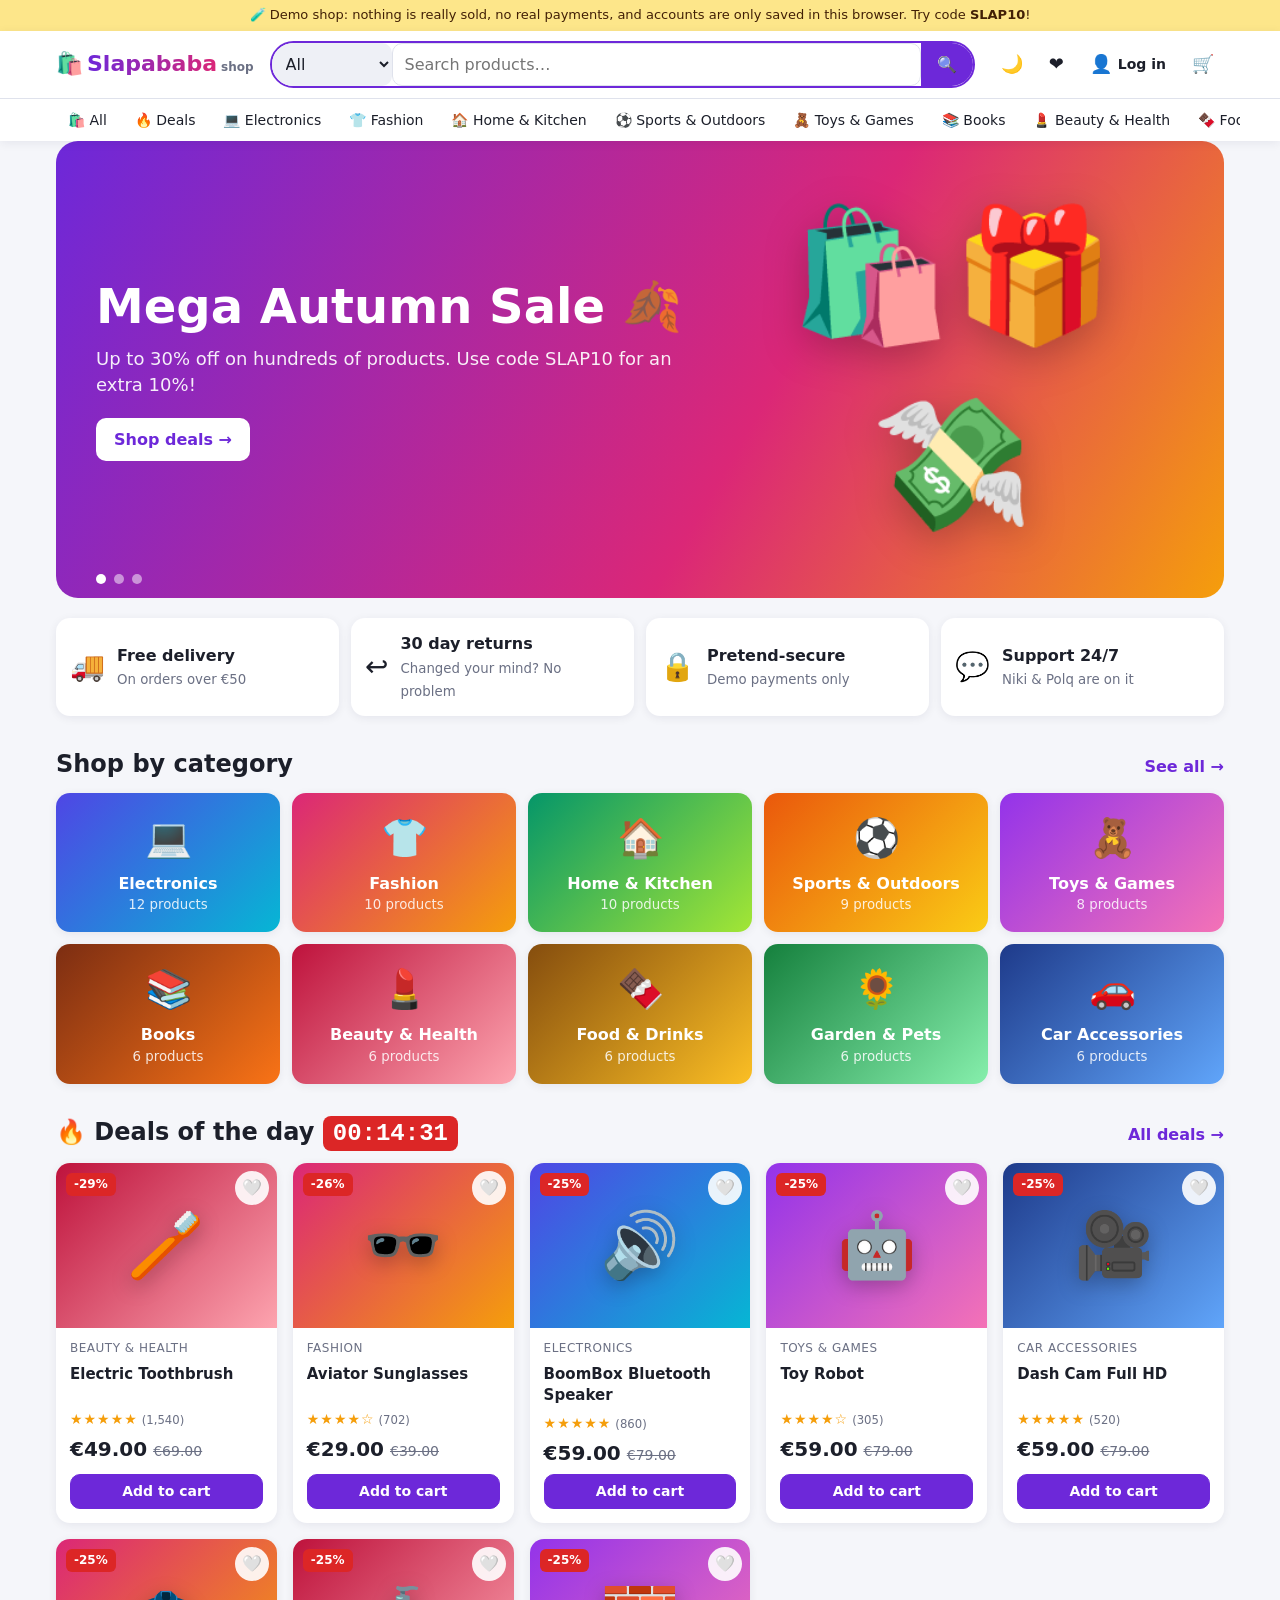
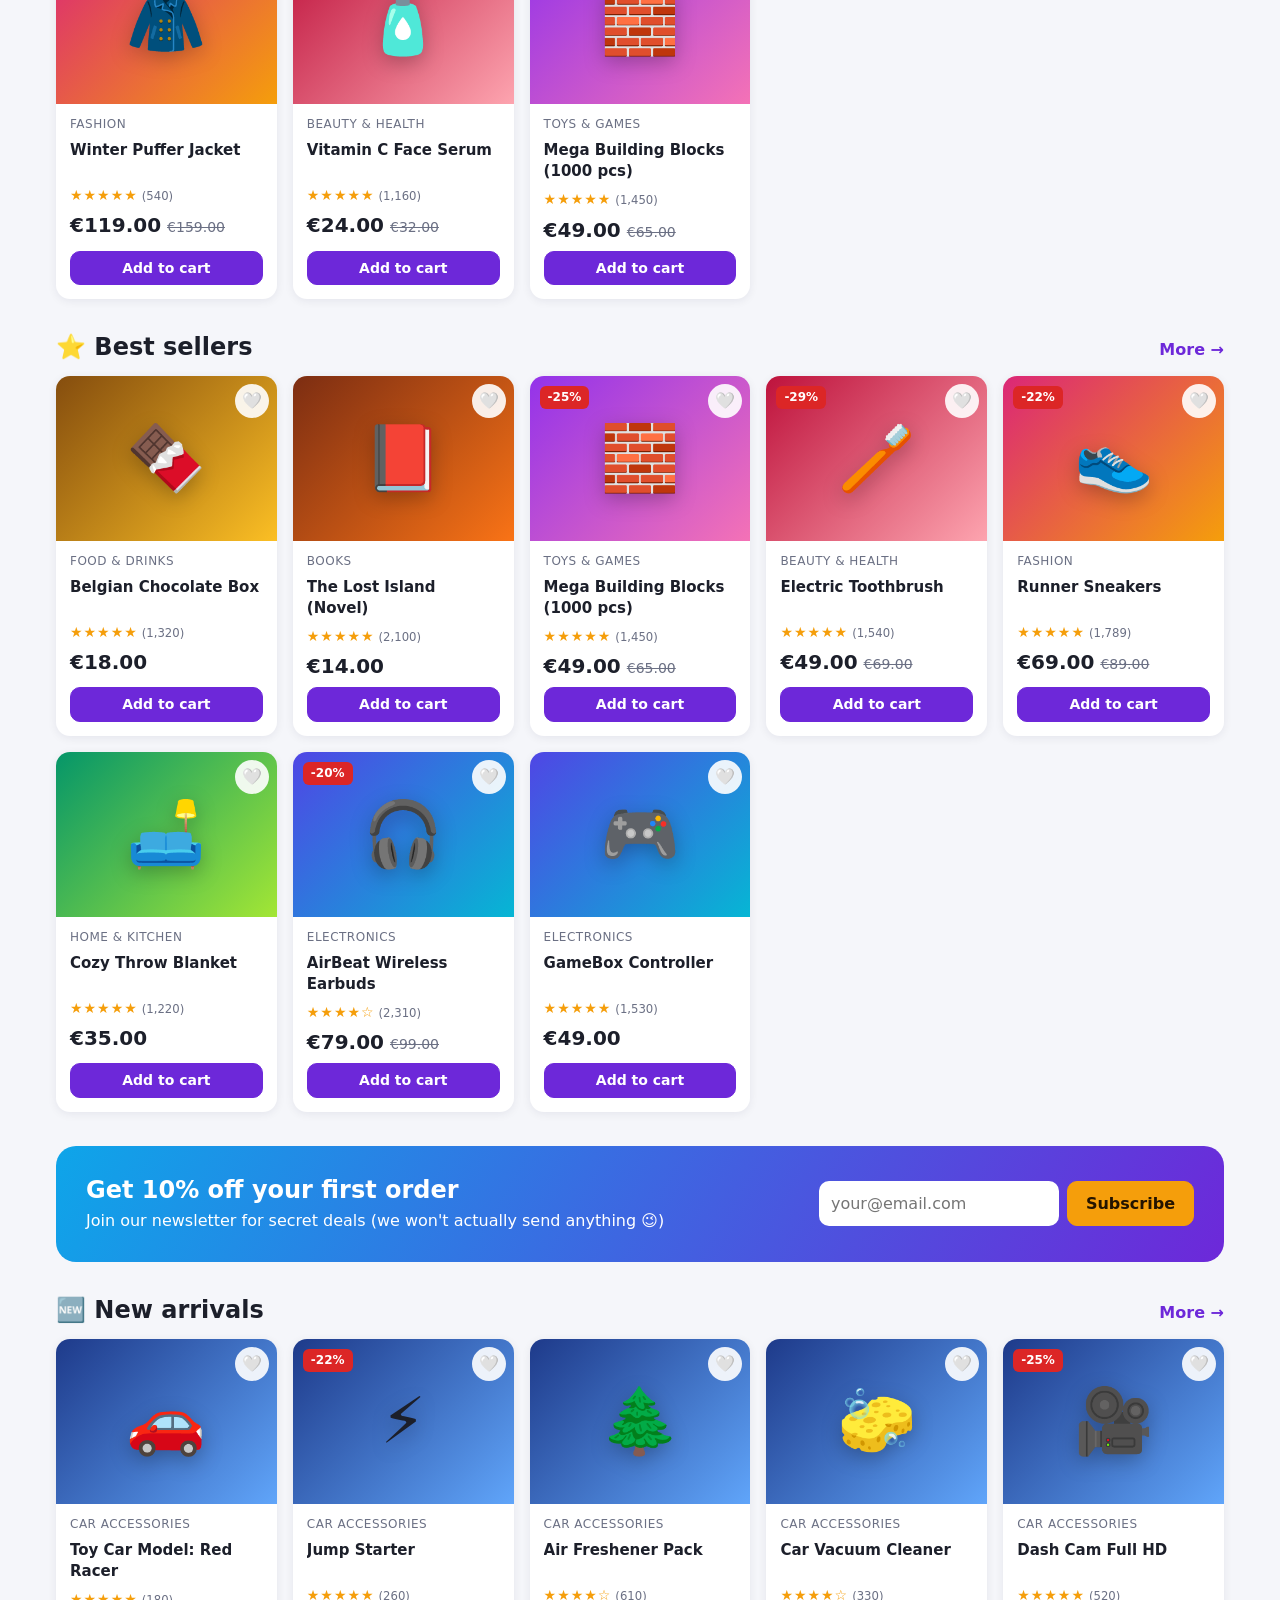
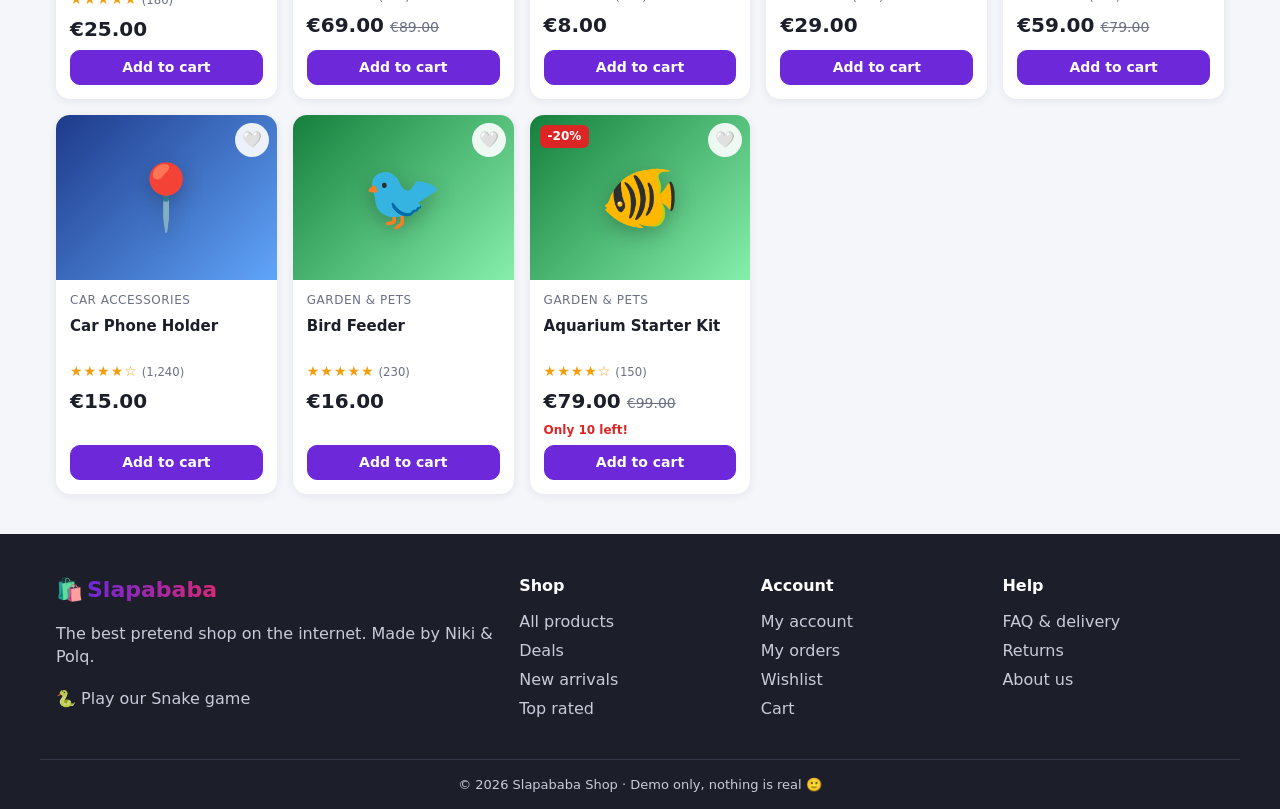
==== shop/index.html @ dc1865cb "Add Slapababa demo online shop in /shop 76 products in 10 categories, search/filters/sorting, produc" ====
<!DOCTYPE html>
<html lang="en">
<head>
<meta charset="utf-8">
<meta name="viewport" content="width=device-width, initial-scale=1">
<title>Slapababa Shop</title>
<meta name="description" content="Slapababa Shop – a demo online store by Niki and Polq.">
<link rel="icon" href="data:image/svg+xml,<svg xmlns='http://www.w3.org/2000/svg' viewBox='0 0 100 100'><text y='.9em' font-size='90'>🛍️</text></svg>">
<link rel="stylesheet" href="styles.css">
</head>
<body>
<div class="demo-banner">🧪 Demo shop: nothing is really sold, no real payments, and accounts are only saved in this browser. Try code <b>SLAP10</b>!</div>

<header class="topbar">
  <div class="container topbar-inner">
    <a class="logo" href="#/">🛍️ <span>Slapababa</span><small>shop</small></a>
    <form class="search" id="searchForm" role="search">
      <select id="searchCat" aria-label="Category">
        <option value="">All</option>
      </select>
      <input id="searchInput" type="search" placeholder="Search products…" autocomplete="off" aria-label="Search">
      <button type="submit" aria-label="Search">🔍</button>
    </form>
    <nav class="top-actions">
      <button class="icon-btn" id="themeBtn" title="Light / dark">🌙</button>
      <a class="icon-btn" href="#/wishlist" title="Wishlist">❤️<span class="badge" id="wishCount">0</span></a>
      <a class="icon-btn account-link" href="#/account" id="accountLink" title="Account">👤<span id="accountName">Log in</span></a>
      <a class="icon-btn cart-link" href="#/cart" title="Cart">🛒<span class="badge" id="cartCount">0</span></a>
    </nav>
  </div>
  <nav class="catbar">
    <div class="container catbar-inner" id="catbar"></div>
  </nav>
</header>

<main id="app" class="container"></main>

<footer class="footer">
  <div class="container footer-grid">
    <div>
      <div class="logo">🛍️ <span>Slapababa</span></div>
      <p>The best pretend shop on the internet. Made by Niki &amp; Polq.</p>
      <p><a href="../">🐍 Play our Snake game</a></p>
    </div>
    <div>
      <h4>Shop</h4>
      <a href="#/shop">All products</a>
      <a href="#/deals">Deals</a>
      <a href="#/shop?sort=new">New arrivals</a>
      <a href="#/shop?sort=rating">Top rated</a>
    </div>
    <div>
      <h4>Account</h4>
      <a href="#/account">My account</a>
      <a href="#/account/orders">My orders</a>
      <a href="#/wishlist">Wishlist</a>
      <a href="#/cart">Cart</a>
    </div>
    <div>
      <h4>Help</h4>
      <a href="#/help">FAQ &amp; delivery</a>
      <a href="#/help">Returns</a>
      <a href="#/about">About us</a>
    </div>
  </div>
  <div class="container footer-bottom">© <span id="year"></span> Slapababa Shop · Demo only, nothing is real 🙂</div>
</footer>

<div id="toasts" class="toasts" aria-live="polite"></div>

<script src="products.js"></script>
<script src="app.js"></script>
</body>
</html>
---- shop/styles.css ----
:root {
  --bg: #f5f6fa;
  --surface: #ffffff;
  --surface-2: #eef0f6;
  --text: #1c1f2a;
  --muted: #6b7084;
  --border: #dfe2ec;
  --primary: #6d28d9;
  --primary-2: #8b5cf6;
  --primary-text: #ffffff;
  --accent: #f59e0b;
  --danger: #dc2626;
  --success: #16a34a;
  --star: #f59e0b;
  --shadow: 0 2px 10px rgba(20, 20, 60, 0.07);
  --shadow-lg: 0 10px 30px rgba(20, 20, 60, 0.15);
  --radius: 14px;
}
:root[data-theme="dark"] {
  --bg: #12131a;
  --surface: #1c1e28;
  --surface-2: #262936;
  --text: #eceef5;
  --muted: #9ea3b8;
  --border: #30344a;
  --primary: #8b5cf6;
  --primary-2: #a78bfa;
  --shadow: 0 2px 10px rgba(0, 0, 0, 0.3);
  --shadow-lg: 0 10px 30px rgba(0, 0, 0, 0.5);
}

* { box-sizing: border-box; }
html { scroll-behavior: smooth; }
body {
  margin: 0;
  background: var(--bg);
  color: var(--text);
  font-family: system-ui, -apple-system, "Segoe UI", Roboto, sans-serif;
  line-height: 1.45;
}
a { color: inherit; text-decoration: none; }
a:hover { color: var(--primary); }
button, input, select, textarea { font: inherit; color: inherit; }
h1, h2, h3 { line-height: 1.2; }
.container { width: 100%; max-width: 1200px; margin: 0 auto; padding: 0 16px; }
.muted { color: var(--muted); }
.hidden { display: none !important; }

.demo-banner {
  background: #fde68a; color: #422006; text-align: center; font-size: 13px; padding: 6px 12px;
}

/* Top bar */
.topbar { background: var(--surface); box-shadow: var(--shadow); position: sticky; top: 0; z-index: 50; }
.topbar-inner { display: flex; align-items: center; gap: 16px; padding-top: 10px; padding-bottom: 10px; flex-wrap: wrap; }
.logo { font-size: 22px; font-weight: 800; display: flex; align-items: baseline; gap: 4px; white-space: nowrap; }
.logo span { background: linear-gradient(90deg, var(--primary), #db2777); -webkit-background-clip: text; background-clip: text; color: transparent; }
.logo small { font-size: 12px; color: var(--muted); font-weight: 600; }
.search { flex: 1; min-width: 220px; display: flex; border: 2px solid var(--primary); border-radius: 999px; overflow: hidden; background: var(--surface); }
.search select { border: none; background: var(--surface-2); padding: 0 10px; max-width: 120px; }
.search input { flex: 1; border: none; padding: 9px 12px; background: transparent; outline: none; min-width: 0; }
.search button { border: none; background: var(--primary); color: #fff; padding: 0 16px; cursor: pointer; }
.top-actions { display: flex; gap: 6px; align-items: center; }
.icon-btn {
  position: relative; display: inline-flex; align-items: center; gap: 6px; padding: 8px 10px;
  border-radius: 10px; border: none; background: transparent; cursor: pointer; font-size: 18px;
}
.icon-btn:hover { background: var(--surface-2); color: inherit; }
.icon-btn span:not(.badge) { font-size: 14px; font-weight: 600; max-width: 110px; overflow: hidden; text-overflow: ellipsis; white-space: nowrap; }
.badge {
  position: absolute; top: 0; right: 0; background: var(--danger); color: #fff; font-size: 11px; font-weight: 700;
  min-width: 18px; height: 18px; border-radius: 9px; display: flex; align-items: center; justify-content: center; padding: 0 4px;
}
.badge.zero { display: none; }
.catbar { border-top: 1px solid var(--border); }
.catbar-inner { display: flex; gap: 4px; overflow-x: auto; padding-top: 6px; padding-bottom: 6px; scrollbar-width: none; }
.catbar-inner a { white-space: nowrap; padding: 5px 12px; border-radius: 999px; font-size: 14px; }
.catbar-inner a:hover, .catbar-inner a.active { background: var(--surface-2); color: var(--primary); }

main { padding-top: 20px; padding-bottom: 40px; min-height: 60vh; }

/* Buttons */
.btn {
  display: inline-flex; align-items: center; justify-content: center; gap: 8px; padding: 10px 18px;
  border-radius: 10px; border: 1px solid var(--border); background: var(--surface); cursor: pointer;
  font-weight: 600; transition: transform .1s, background .2s;
}
.btn:hover { background: var(--surface-2); color: inherit; }
.btn:active { transform: scale(0.97); }
.btn-primary { background: var(--primary); border-color: var(--primary); color: var(--primary-text); }
.btn-primary:hover { background: var(--primary-2); color: #fff; }
.btn-accent { background: var(--accent); border-color: var(--accent); color: #241400; }
.btn-accent:hover { background: #fbbf24; }
.btn-danger { color: var(--danger); }
.btn-block { width: 100%; }
.btn-sm { padding: 6px 10px; font-size: 14px; }
.btn[disabled] { opacity: .5; cursor: not-allowed; }
.link-btn { background: none; border: none; color: var(--primary); cursor: pointer; padding: 0; font-weight: 600; }

/* Hero */
.hero {
  border-radius: 22px; padding: 40px; color: #fff; position: relative; overflow: hidden;
  background: linear-gradient(120deg, #6d28d9, #db2777 60%, #f59e0b);
  display: grid; grid-template-columns: 1.3fr 1fr; align-items: center; gap: 20px; min-height: 300px;
}
.hero h1 { font-size: clamp(28px, 5vw, 48px); margin: 0 0 10px; }
.hero p { font-size: 18px; opacity: .92; margin: 0 0 20px; }
.hero .btn { background: #fff; color: #6d28d9; border: none; }
.hero-art { font-size: clamp(60px, 12vw, 130px); text-align: center; filter: drop-shadow(0 10px 20px rgba(0,0,0,.25)); }
.hero-art span { display: inline-block; animation: bob 3s ease-in-out infinite; }
.hero-art span:nth-child(2) { animation-delay: .5s; }
.hero-art span:nth-child(3) { animation-delay: 1s; }
@keyframes bob { 0%,100% { transform: translateY(0) } 50% { transform: translateY(-12px) } }
.hero-dots { display: flex; gap: 8px; position: absolute; bottom: 14px; left: 40px; }
.hero-dots button { width: 10px; height: 10px; border-radius: 50%; border: none; background: rgba(255,255,255,.5); cursor: pointer; padding: 0; }
.hero-dots button.active { background: #fff; }

.perks { display: grid; grid-template-columns: repeat(4, 1fr); gap: 12px; margin: 20px 0; }
.perk { background: var(--surface); border-radius: var(--radius); padding: 14px; display: flex; gap: 12px; align-items: center; box-shadow: var(--shadow); }
.perk b { display: block; }
.perk small { color: var(--muted); }
.perk .ico { font-size: 28px; }

.section { margin: 34px 0; }
.section-head { display: flex; align-items: baseline; justify-content: space-between; gap: 10px; margin-bottom: 14px; }
.section-head h2 { margin: 0; font-size: 24px; }

.cat-grid { display: grid; grid-template-columns: repeat(5, 1fr); gap: 12px; }
.cat-tile {
  border-radius: var(--radius); padding: 18px 12px; color: #fff; text-align: center; font-weight: 700;
  box-shadow: var(--shadow); transition: transform .15s;
}
.cat-tile:hover { transform: translateY(-3px); color: #fff; }
.cat-tile .ico { font-size: 38px; display: block; margin-bottom: 6px; }
.cat-tile small { display: block; font-weight: 500; opacity: .85; }

/* Product grid */
.grid { display: grid; grid-template-columns: repeat(auto-fill, minmax(200px, 1fr)); gap: 16px; }
.card {
  background: var(--surface); border-radius: var(--radius); box-shadow: var(--shadow); overflow: hidden;
  display: flex; flex-direction: column; transition: transform .15s, box-shadow .15s; position: relative;
}
.card:hover { transform: translateY(-3px); box-shadow: var(--shadow-lg); }
.thumb {
  aspect-ratio: 4/3; display: flex; align-items: center; justify-content: center; font-size: 64px; position: relative;
}
.thumb .em { filter: drop-shadow(0 6px 10px rgba(0,0,0,.25)); transition: transform .2s; }
.card:hover .thumb .em { transform: scale(1.12) rotate(-4deg); }
.tag-sale {
  position: absolute; top: 10px; left: 10px; background: var(--danger); color: #fff; font-size: 12px; font-weight: 700;
  padding: 3px 8px; border-radius: 6px;
}
.wish-btn {
  position: absolute; top: 8px; right: 8px; border: none; border-radius: 50%; width: 34px; height: 34px;
  background: rgba(255,255,255,.9); cursor: pointer; font-size: 16px; display: flex; align-items: center; justify-content: center;
}
.card-body { padding: 12px 14px 14px; display: flex; flex-direction: column; gap: 6px; flex: 1; }
.card-title { font-weight: 600; font-size: 15px; display: -webkit-box; -webkit-line-clamp: 2; -webkit-box-orient: vertical; overflow: hidden; min-height: 2.6em; }
.card-cat { font-size: 12px; color: var(--muted); text-transform: uppercase; letter-spacing: .5px; }
.stars { color: var(--star); font-size: 14px; letter-spacing: 1px; }
.stars small { color: var(--muted); letter-spacing: 0; margin-left: 4px; }
.price { font-size: 20px; font-weight: 800; }
.price del { font-size: 14px; color: var(--muted); font-weight: 500; margin-left: 6px; }
.card .btn { margin-top: auto; }
.low-stock { font-size: 12px; color: var(--danger); font-weight: 600; }

/* Shop page */
.shop-layout { display: grid; grid-template-columns: 240px 1fr; gap: 20px; align-items: start; }
.filters { background: var(--surface); border-radius: var(--radius); padding: 16px; box-shadow: var(--shadow); position: sticky; top: 130px; }
.filters h3 { margin: 0 0 8px; font-size: 15px; }
.filter-group { border-bottom: 1px solid var(--border); padding: 12px 0; }
.filter-group:last-child { border-bottom: none; }
.filter-group label { display: flex; gap: 8px; align-items: center; padding: 3px 0; cursor: pointer; font-size: 14px; }
.price-inputs { display: flex; gap: 8px; }
.price-inputs input { width: 100%; }
.toolbar { display: flex; justify-content: space-between; align-items: center; gap: 10px; margin-bottom: 14px; flex-wrap: wrap; }
.toolbar h1 { margin: 0; font-size: 24px; }
.filters-toggle { display: none; }
.pagination { display: flex; gap: 6px; justify-content: center; margin-top: 24px; flex-wrap: wrap; }
.pagination button { min-width: 38px; }
.pagination .active { background: var(--primary); color: #fff; border-color: var(--primary); }
.empty { text-align: center; padding: 60px 20px; background: var(--surface); border-radius: var(--radius); }
.empty .ico { font-size: 64px; }

/* Forms */
input[type=text], input[type=email], input[type=password], input[type=number], input[type=tel], input[type=search], select, textarea {
  border: 1px solid var(--border); border-radius: 10px; padding: 9px 12px; background: var(--surface); outline: none;
}
input:focus, select:focus, textarea:focus { border-color: var(--primary); box-shadow: 0 0 0 3px rgba(109, 40, 217, .15); }
.form { display: grid; gap: 12px; }
.form-row { display: grid; grid-template-columns: 1fr 1fr; gap: 12px; }
.field { display: grid; gap: 4px; }
.field label { font-size: 13px; font-weight: 600; color: var(--muted); }
.field input, .field select, .field textarea { width: 100%; }
.field.error input { border-color: var(--danger); }
.error-msg { color: var(--danger); font-size: 13px; }

/* Product page */
.breadcrumbs { font-size: 14px; color: var(--muted); margin-bottom: 14px; }
.breadcrumbs a:hover { text-decoration: underline; }
.product-page { display: grid; grid-template-columns: 1fr 1fr; gap: 30px; background: var(--surface); border-radius: 20px; padding: 24px; box-shadow: var(--shadow); }
.gallery-main { border-radius: 16px; aspect-ratio: 1; display: flex; align-items: center; justify-content: center; font-size: clamp(100px, 18vw, 200px); position: relative; }
.gallery-main .em { filter: drop-shadow(0 12px 20px rgba(0,0,0,.3)); transition: transform .3s; }
.gallery-thumbs { display: flex; gap: 10px; margin-top: 10px; }
.gallery-thumbs button { width: 70px; height: 70px; border-radius: 10px; border: 2px solid transparent; cursor: pointer; font-size: 32px; }
.gallery-thumbs button.active { border-color: var(--primary); }
.product-info h1 { margin: 0 0 6px; font-size: 28px; }
.product-info .price { font-size: 32px; margin: 12px 0; }
.save-pill { background: #dcfce7; color: #166534; padding: 3px 10px; border-radius: 999px; font-size: 13px; font-weight: 700; margin-left: 8px; vertical-align: middle; }
.options { display: flex; gap: 8px; flex-wrap: wrap; margin: 8px 0 14px; }
.option { padding: 6px 14px; border: 2px solid var(--border); border-radius: 10px; cursor: pointer; background: var(--surface); }
.option.active { border-color: var(--primary); color: var(--primary); font-weight: 700; }
.swatch { width: 32px; height: 32px; border-radius: 50%; border: 3px solid var(--surface); box-shadow: 0 0 0 2px var(--border); cursor: pointer; }
.swatch.active { box-shadow: 0 0 0 3px var(--primary); }
.qty { display: inline-flex; border: 1px solid var(--border); border-radius: 10px; overflow: hidden; }
.qty button { border: none; background: var(--surface-2); width: 36px; cursor: pointer; font-size: 18px; }
.qty input { width: 50px; text-align: center; border: none; border-radius: 0; padding: 8px 0; -moz-appearance: textfield; }
.qty input::-webkit-inner-spin-button { -webkit-appearance: none; }
.buy-row { display: flex; gap: 10px; align-items: center; flex-wrap: wrap; margin: 16px 0; }
.info-list { list-style: none; padding: 0; margin: 16px 0 0; display: grid; gap: 6px; font-size: 14px; }
.tabs { display: flex; gap: 4px; border-bottom: 2px solid var(--border); margin: 30px 0 16px; }
.tabs button { background: none; border: none; padding: 10px 16px; cursor: pointer; font-weight: 600; color: var(--muted); border-bottom: 3px solid transparent; margin-bottom: -2px; }
.tabs button.active { color: var(--primary); border-color: var(--primary); }
.tab-panel { background: var(--surface); border-radius: var(--radius); padding: 20px; box-shadow: var(--shadow); }
.review { border-bottom: 1px solid var(--border); padding: 12px 0; }
.review:last-child { border-bottom: none; }
.review-head { display: flex; justify-content: space-between; gap: 10px; font-size: 14px; }
.rating-bars { display: grid; gap: 4px; max-width: 320px; margin-bottom: 14px; }
.rating-bar { display: grid; grid-template-columns: 40px 1fr 40px; align-items: center; gap: 8px; font-size: 13px; }
.rating-bar div { height: 8px; background: var(--surface-2); border-radius: 4px; overflow: hidden; }
.rating-bar div i { display: block; height: 100%; background: var(--star); }
.star-input { display: flex; gap: 2px; font-size: 26px; cursor: pointer; }
.star-input span { color: var(--border); }
.star-input span.on { color: var(--star); }

/* Cart */
.cart-layout { display: grid; grid-template-columns: 1fr 340px; gap: 20px; align-items: start; }
.panel { background: var(--surface); border-radius: var(--radius); padding: 20px; box-shadow: var(--shadow); }
.panel h2, .panel h3 { margin-top: 0; }
.cart-item { display: grid; grid-template-columns: 90px 1fr auto; gap: 14px; align-items: center; padding: 14px 0; border-bottom: 1px solid var(--border); }
.cart-item:last-child { border-bottom: none; }
.cart-item .mini-thumb { width: 90px; height: 90px; border-radius: 12px; display: flex; align-items: center; justify-content: center; font-size: 44px; }
.cart-item .opts { font-size: 13px; color: var(--muted); }
.summary-row { display: flex; justify-content: space-between; padding: 6px 0; }
.summary-row.total { font-size: 20px; font-weight: 800; border-top: 1px solid var(--border); margin-top: 8px; padding-top: 12px; }
.coupon { display: flex; gap: 8px; margin: 12px 0; }
.coupon input { flex: 1; min-width: 0; }
.free-ship-bar { background: var(--surface-2); border-radius: 10px; padding: 10px; font-size: 14px; margin-bottom: 12px; }
.free-ship-bar .bar { height: 8px; background: var(--border); border-radius: 4px; margin-top: 6px; overflow: hidden; }
.free-ship-bar .bar i { display: block; height: 100%; background: var(--success); transition: width .3s; }

/* Checkout */
.steps { display: flex; gap: 8px; margin-bottom: 20px; flex-wrap: wrap; }
.step { display: flex; align-items: center; gap: 8px; color: var(--muted); font-weight: 600; }
.step b { width: 28px; height: 28px; border-radius: 50%; background: var(--surface-2); display: flex; align-items: center; justify-content: center; }
.step.active { color: var(--primary); }
.step.active b, .step.done b { background: var(--primary); color: #fff; }
.step + .step::before { content: "›"; margin-right: 8px; color: var(--muted); }
.radio-card { display: flex; gap: 12px; align-items: center; border: 2px solid var(--border); border-radius: 12px; padding: 12px 14px; cursor: pointer; }
.radio-card:has(input:checked) { border-color: var(--primary); background: var(--surface-2); }
.radio-card .grow { flex: 1; }
.card-preview {
  border-radius: 16px; padding: 20px; color: #fff; aspect-ratio: 1.6; max-width: 340px;
  background: linear-gradient(135deg, #1e1b4b, #6d28d9 60%, #db2777); display: flex; flex-direction: column; justify-content: space-between;
  font-family: ui-monospace, monospace; box-shadow: var(--shadow-lg);
}
.card-preview .num { font-size: 20px; letter-spacing: 2px; }
.card-preview .row { display: flex; justify-content: space-between; font-size: 13px; text-transform: uppercase; }
.processing { text-align: center; padding: 50px 20px; }
.spinner { width: 54px; height: 54px; border: 5px solid var(--surface-2); border-top-color: var(--primary); border-radius: 50%; animation: spin 0.8s linear infinite; margin: 0 auto 16px; }
@keyframes spin { to { transform: rotate(360deg); } }

.success-hero { text-align: center; padding: 30px 20px; }
.success-hero .ico { font-size: 72px; animation: pop .5s ease; }
@keyframes pop { 0% { transform: scale(0) } 80% { transform: scale(1.2) } 100% { transform: scale(1) } }

/* Account */
.auth-box { max-width: 440px; margin: 20px auto; }
.auth-box h1 { margin-top: 0; text-align: center; }
.account-layout { display: grid; grid-template-columns: 230px 1fr; gap: 20px; align-items: start; }
.account-nav { display: grid; gap: 4px; }
.account-nav a, .account-nav button { padding: 10px 14px; border-radius: 10px; text-align: left; background: none; border: none; cursor: pointer; font-weight: 600; }
.account-nav a.active, .account-nav a:hover, .account-nav button:hover { background: var(--surface-2); color: var(--primary); }
.avatar { width: 64px; height: 64px; border-radius: 50%; background: linear-gradient(135deg, var(--primary), #db2777); color: #fff; display: flex; align-items: center; justify-content: center; font-size: 26px; font-weight: 800; margin-bottom: 8px; }
.stats { display: grid; grid-template-columns: repeat(3, 1fr); gap: 12px; margin-bottom: 20px; }
.stat { background: var(--surface-2); border-radius: 12px; padding: 14px; }
.stat b { font-size: 22px; display: block; }
.order { border: 1px solid var(--border); border-radius: 12px; margin-bottom: 14px; overflow: hidden; }
.order-head { display: flex; flex-wrap: wrap; gap: 8px 24px; justify-content: space-between; background: var(--surface-2); padding: 12px 16px; font-size: 14px; }
.order-head small { display: block; color: var(--muted); }
.order-items { padding: 12px 16px; display: grid; gap: 8px; }
.order-line { display: flex; gap: 10px; align-items: center; font-size: 14px; }
.order-line .em { font-size: 26px; }
.status { display: inline-block; padding: 2px 10px; border-radius: 999px; font-size: 12px; font-weight: 700; background: #dbeafe; color: #1e40af; }
.status.delivered { background: #dcfce7; color: #166534; }
.status.shipped { background: #fef3c7; color: #92400e; }
.status.cancelled { background: #fee2e2; color: #991b1b; }
.track { display: flex; justify-content: space-between; position: relative; margin: 6px 0 4px; }
.track::before { content: ""; position: absolute; left: 10px; right: 10px; top: 9px; height: 3px; background: var(--border); }
.track .pt { position: relative; z-index: 1; text-align: center; font-size: 11px; color: var(--muted); flex: 1; }
.track .pt i { display: block; width: 20px; height: 20px; border-radius: 50%; background: var(--border); margin: 0 auto 4px; }
.track .pt.on i { background: var(--success); }
.track .pt.on { color: var(--text); }

/* Toasts */
.toasts { position: fixed; bottom: 20px; right: 20px; display: grid; gap: 8px; z-index: 100; }
.toast { background: #111827; color: #fff; padding: 12px 16px; border-radius: 12px; box-shadow: var(--shadow-lg); animation: slidein .25s ease; max-width: 320px; }
.toast.ok { border-left: 4px solid var(--success); }
.toast.err { border-left: 4px solid var(--danger); }
@keyframes slidein { from { transform: translateX(40px); opacity: 0 } to { transform: none; opacity: 1 } }

/* Recently viewed + misc */
.scroll-row { display: grid; grid-auto-flow: column; grid-auto-columns: 200px; gap: 16px; overflow-x: auto; padding-bottom: 8px; }
.countdown { font-family: ui-monospace, monospace; background: var(--danger); color: #fff; padding: 4px 10px; border-radius: 8px; font-weight: 700; }
.newsletter { background: linear-gradient(120deg, #0ea5e9, #6d28d9); color: #fff; border-radius: 20px; padding: 30px; display: flex; gap: 20px; align-items: center; justify-content: space-between; flex-wrap: wrap; }
.newsletter h2 { margin: 0 0 4px; }
.newsletter form { display: flex; gap: 8px; flex-wrap: wrap; }
.newsletter input { min-width: 240px; border: none; }
.faq details { background: var(--surface); border-radius: 12px; padding: 14px 18px; margin-bottom: 10px; box-shadow: var(--shadow); }
.faq summary { cursor: pointer; font-weight: 700; }

/* Footer */
.footer { background: #1c1f2a; color: #c8ccda; padding: 40px 0 0; margin-top: 40px; }
.footer a { display: block; padding: 3px 0; color: #c8ccda; }
.footer a:hover { color: #fff; }
.footer h4 { color: #fff; margin: 0 0 10px; }
.footer-grid { display: grid; grid-template-columns: 2fr 1fr 1fr 1fr; gap: 20px; }
.footer-bottom { border-top: 1px solid #333849; padding: 16px; margin-top: 30px; text-align: center; font-size: 13px; }

/* Responsive */
@media (max-width: 900px) {
  .hero { grid-template-columns: 1fr; padding: 28px; text-align: center; }
  .hero-dots { left: 50%; transform: translateX(-50%); }
  .perks { grid-template-columns: repeat(2, 1fr); }
  .cat-grid { grid-template-columns: repeat(3, 1fr); }
  .shop-layout, .cart-layout, .account-layout { grid-template-columns: 1fr; }
  .filters { position: static; }
  .filters.collapsed { display: none; }
  .filters-toggle { display: inline-flex; }
  .product-page { grid-template-columns: 1fr; }
  .footer-grid { grid-template-columns: 1fr 1fr; }
}
@media (max-width: 600px) {
  .topbar-inner { gap: 8px; }
  .search { order: 3; flex-basis: 100%; }
  .top-actions { margin-left: auto; }
  .account-link span { display: none; }
  .logo { font-size: 19px; }
  .logo small { display: none; }
  .top-actions { gap: 0; }
  .icon-btn { padding: 6px 7px; }
  .perk { padding: 10px; gap: 8px; }
  .perk .ico { font-size: 22px; }
  .cat-grid { grid-template-columns: repeat(2, 1fr); }
  .grid { grid-template-columns: repeat(2, 1fr); gap: 10px; }
  .thumb { font-size: 48px; }
  .form-row { grid-template-columns: 1fr; }
  .stats { grid-template-columns: 1fr; }
  .cart-item { grid-template-columns: 64px 1fr; }
  .cart-item .mini-thumb { width: 64px; height: 64px; font-size: 32px; }
  .cart-item > :last-child { grid-column: 1 / -1; }
}
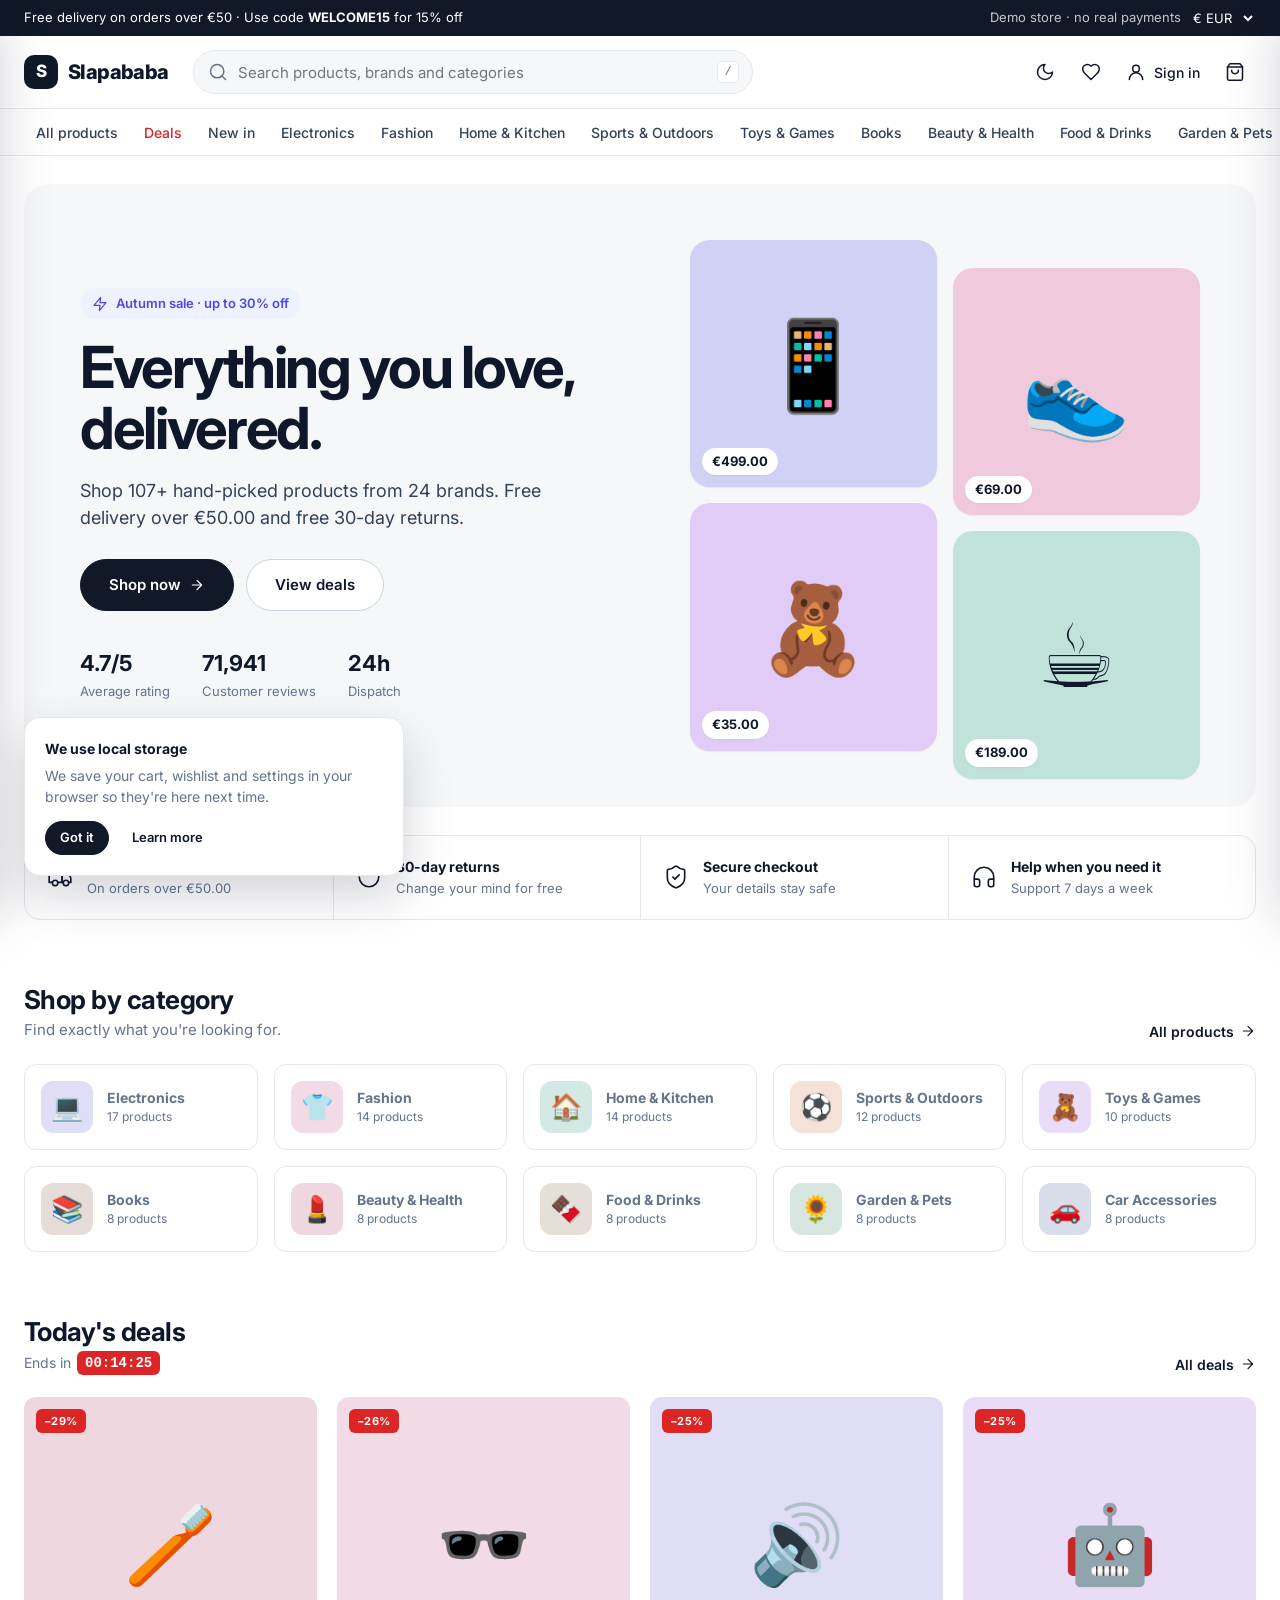
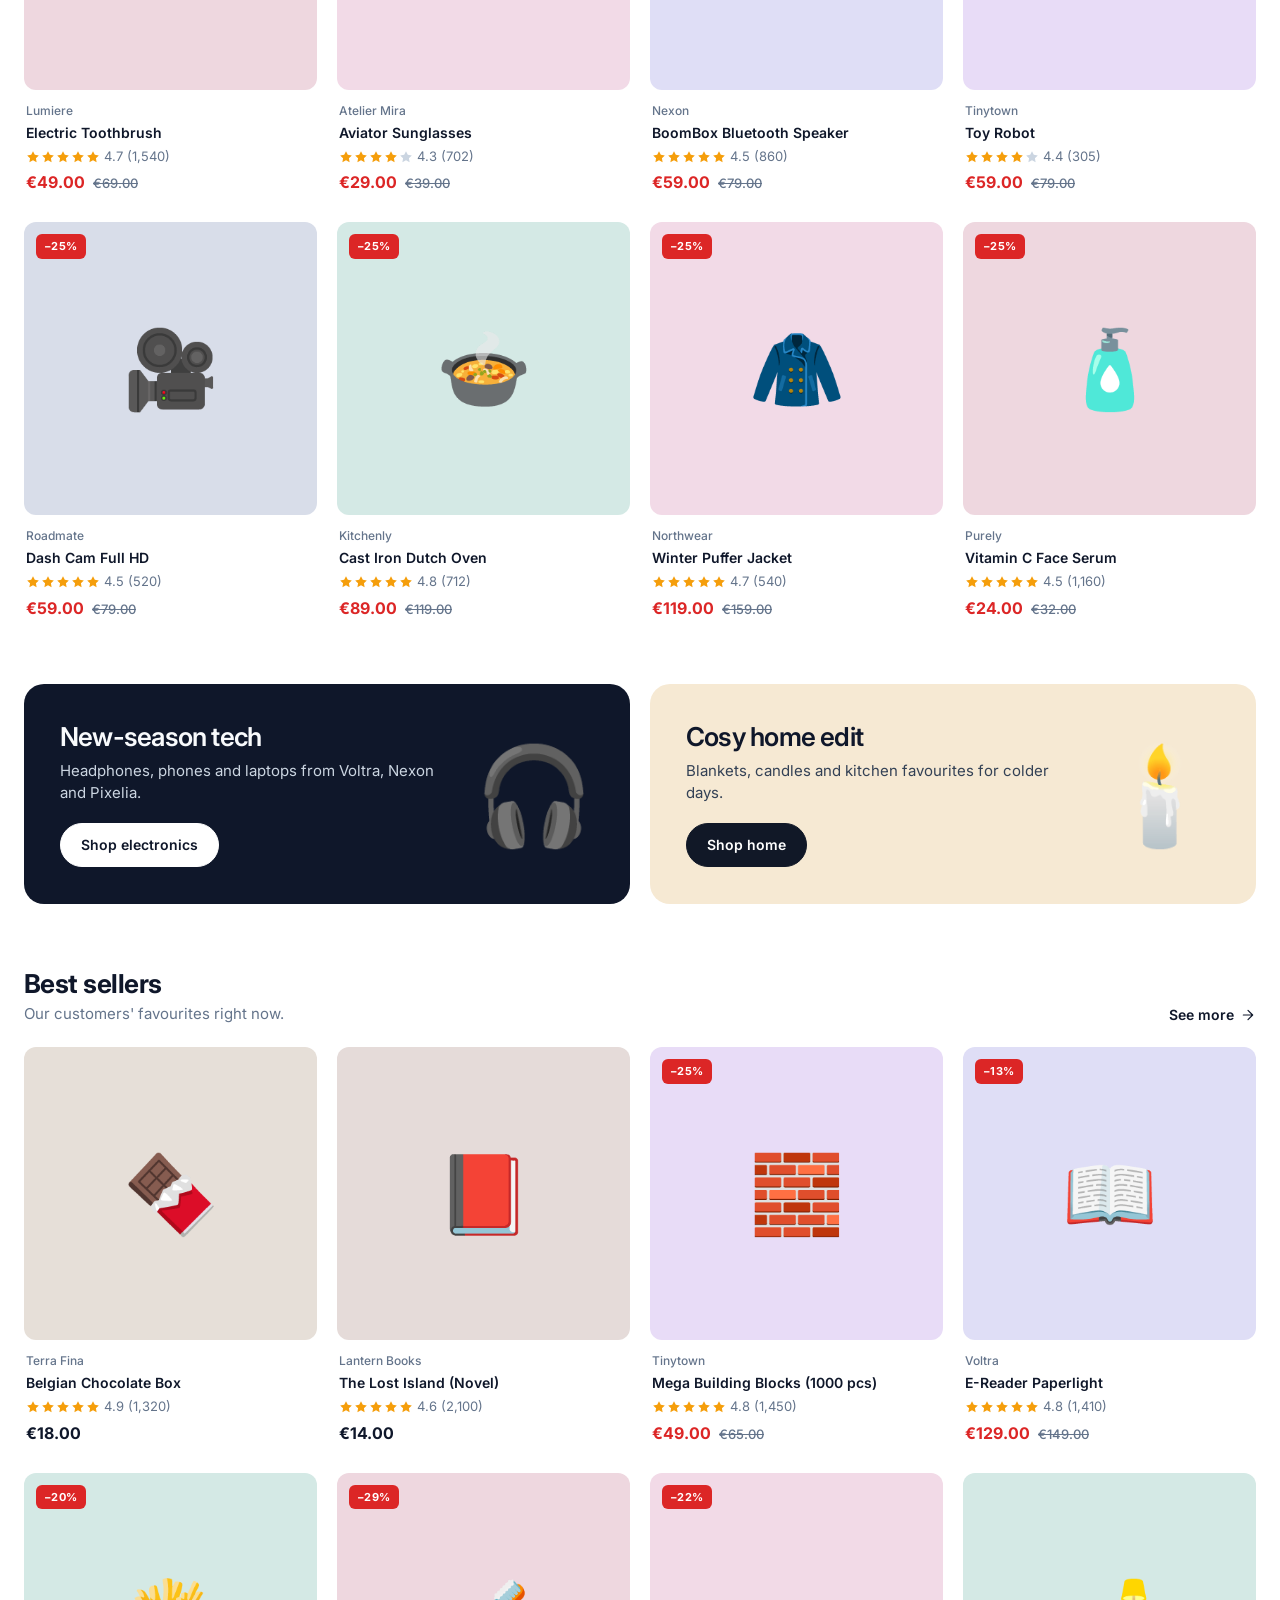
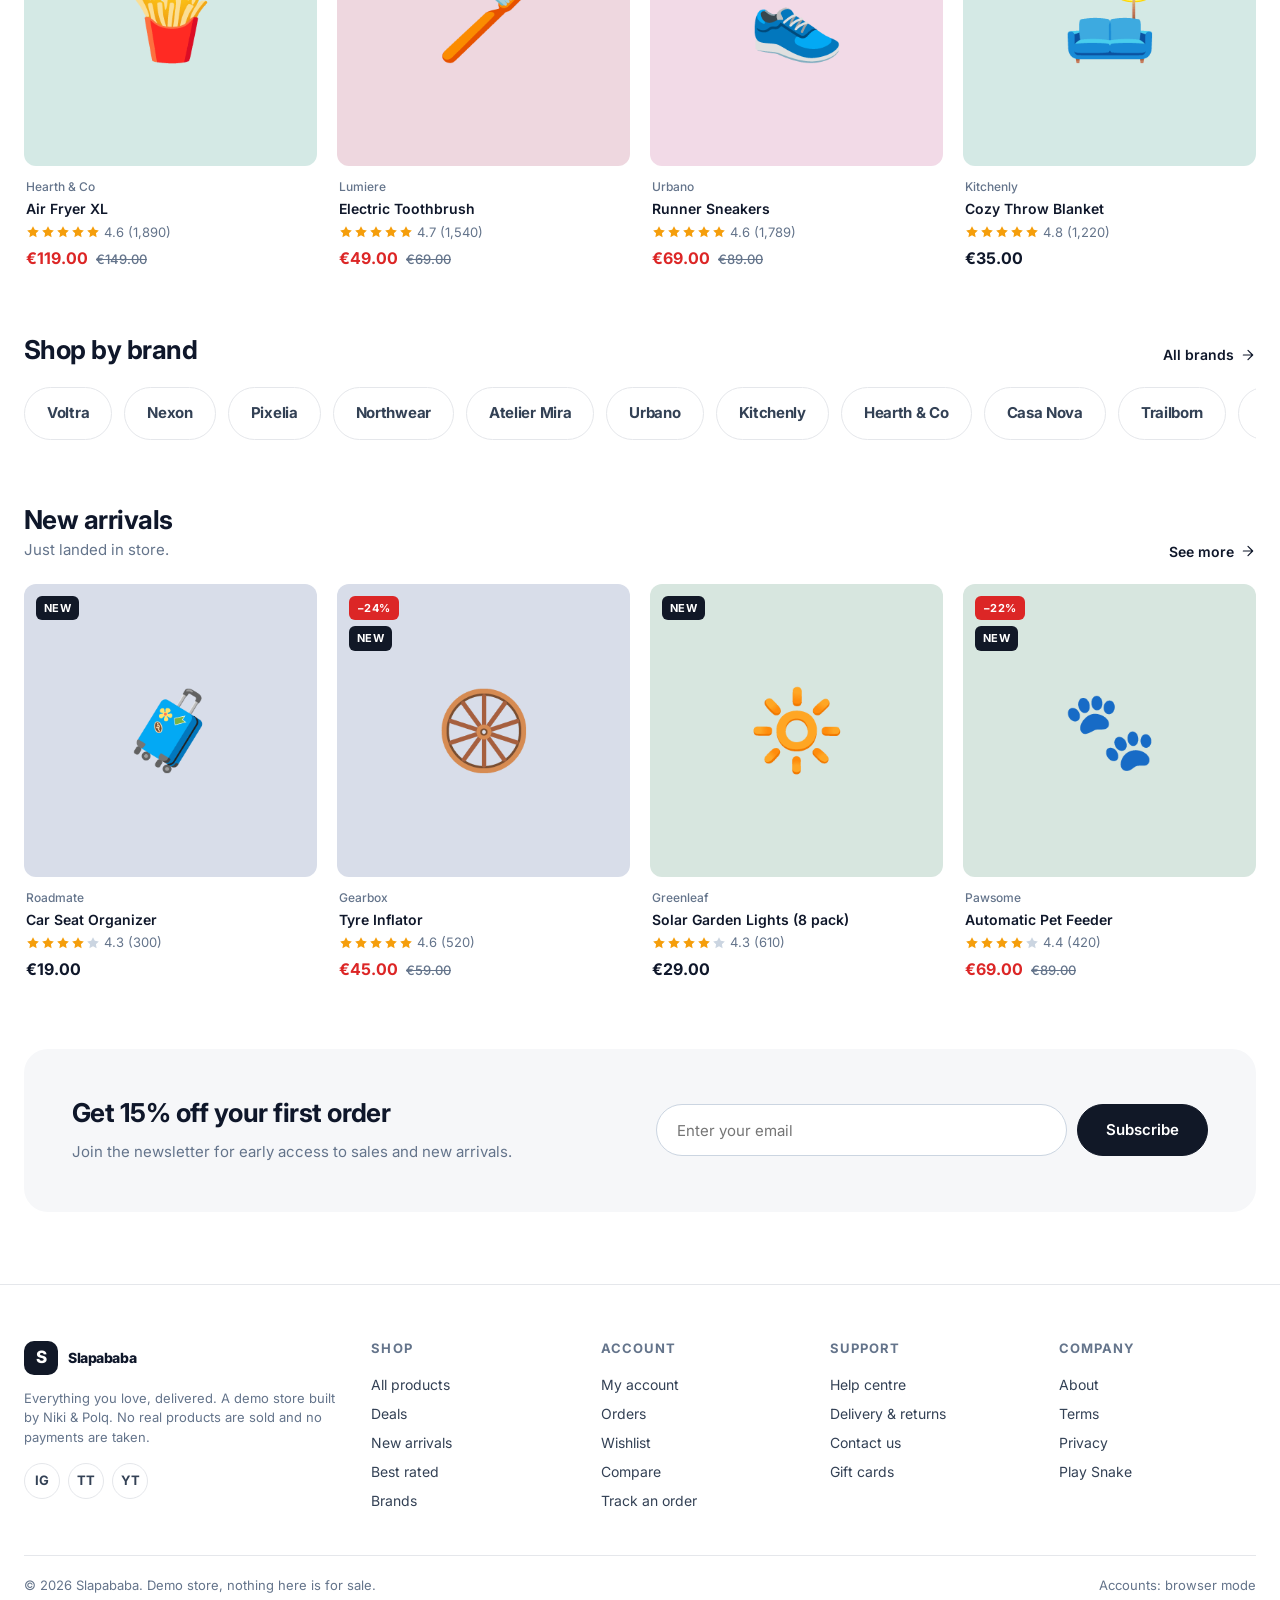
==== commit 0984d646: "Redesign the shop and add real-account support - Clean, professional design: Inter font, neutral pal" ====
--- a/shop/index.html
+++ b/shop/index.html
@@ -3,72 +3,126 @@
 <head>
 <meta charset="utf-8">
 <meta name="viewport" content="width=device-width, initial-scale=1">
-<title>Slapababa Shop</title>
-<meta name="description" content="Slapababa Shop – a demo online store by Niki and Polq.">
-<link rel="icon" href="data:image/svg+xml,<svg xmlns='http://www.w3.org/2000/svg' viewBox='0 0 100 100'><text y='.9em' font-size='90'>🛍️</text></svg>">
+<title>Slapababa — Everything you love, delivered</title>
+<meta name="description" content="Slapababa is a demo online store by Niki and Polq: electronics, fashion, home, sports, toys and more.">
+<meta name="theme-color" content="#111827">
+<link rel="icon" href="data:image/svg+xml,<svg xmlns='http://www.w3.org/2000/svg' viewBox='0 0 64 64'><rect width='64' height='64' rx='16' fill='%23111827'/><text x='32' y='44' font-family='Arial' font-weight='700' font-size='36' fill='white' text-anchor='middle'>S</text></svg>">
+<link rel="preconnect" href="https://fonts.googleapis.com">
+<link rel="preconnect" href="https://fonts.gstatic.com" crossorigin>
+<link rel="stylesheet" href="https://fonts.googleapis.com/css2?family=Inter:wght@400;500;600;700;800&display=swap">
 <link rel="stylesheet" href="styles.css">
+<script>
+  // Apply the saved theme before the page paints (no flash)
+  try {
+    var t = JSON.parse(localStorage.getItem("slapshop_theme"));
+    if (!t) t = matchMedia("(prefers-color-scheme: dark)").matches ? "dark" : "light";
+    document.documentElement.dataset.theme = t;
+  } catch (e) {}
+</script>
 </head>
 <body>
-<div class="demo-banner">🧪 Demo shop: nothing is really sold, no real payments, and accounts are only saved in this browser. Try code <b>SLAP10</b>!</div>
 
-<header class="topbar">
-  <div class="container topbar-inner">
-    <a class="logo" href="#/">🛍️ <span>Slapababa</span><small>shop</small></a>
-    <form class="search" id="searchForm" role="search">
-      <select id="searchCat" aria-label="Category">
-        <option value="">All</option>
+<div class="announce">
+  <div class="container">
+    <span><span class="hide-sm">Free delivery on orders over €50 · </span>Use code <b>WELCOME15</b> for 15% off</span>
+    <span class="row">
+      <span class="demo-pill hide-sm">Demo store · no real payments</span>
+      <select id="currency" aria-label="Currency">
+        <option value="EUR">€ EUR</option>
+        <option value="BGN">лв BGN</option>
+        <option value="USD">$ USD</option>
+        <option value="GBP">£ GBP</option>
       </select>
-      <input id="searchInput" type="search" placeholder="Search products…" autocomplete="off" aria-label="Search">
-      <button type="submit" aria-label="Search">🔍</button>
-    </form>
-    <nav class="top-actions">
-      <button class="icon-btn" id="themeBtn" title="Light / dark">🌙</button>
-      <a class="icon-btn" href="#/wishlist" title="Wishlist">❤️<span class="badge" id="wishCount">0</span></a>
-      <a class="icon-btn account-link" href="#/account" id="accountLink" title="Account">👤<span id="accountName">Log in</span></a>
-      <a class="icon-btn cart-link" href="#/cart" title="Cart">🛒<span class="badge" id="cartCount">0</span></a>
-    </nav>
+    </span>
   </div>
-  <nav class="catbar">
-    <div class="container catbar-inner" id="catbar"></div>
+</div>
+
+<header class="header">
+  <div class="container header-inner">
+    <button class="icon-btn menu-btn" id="menuBtn" aria-label="Menu"></button>
+    <a class="logo" href="#/"><span class="logo-mark">S</span>Slapababa</a>
+    <div class="search" id="search">
+      <span data-icon="search"></span>
+      <input id="searchInput" type="search" placeholder="Search products, brands and categories" autocomplete="off" aria-label="Search">
+      <kbd>/</kbd>
+      <div class="suggest hidden" id="suggest"></div>
+    </div>
+    <div class="actions">
+      <button class="icon-btn search-toggle" id="searchToggle" aria-label="Search"></button>
+      <button class="icon-btn" id="themeBtn" aria-label="Switch light or dark"></button>
+      <a class="icon-btn" href="#/wishlist" aria-label="Wishlist" id="wishBtn"><span class="count" id="wishCount"></span></a>
+      <div class="dropdown" id="accountDd">
+        <button class="icon-btn" id="accountBtn" aria-label="Account"><span class="label" id="accountLabel">Sign in</span></button>
+        <div class="dropdown-menu hidden" id="accountMenu"></div>
+      </div>
+      <button class="icon-btn" id="cartBtn" aria-label="Cart"><span class="count" id="cartCount"></span></button>
+    </div>
+  </div>
+  <nav class="nav">
+    <div class="container nav-inner" id="nav"></div>
   </nav>
 </header>
 
-<main id="app" class="container"></main>
+<main id="app" class="container" tabindex="-1"></main>
 
 <footer class="footer">
-  <div class="container footer-grid">
-    <div>
-      <div class="logo">🛍️ <span>Slapababa</span></div>
-      <p>The best pretend shop on the internet. Made by Niki &amp; Polq.</p>
-      <p><a href="../">🐍 Play our Snake game</a></p>
+  <div class="container">
+    <div class="footer-grid">
+      <div>
+        <a class="logo" href="#/"><span class="logo-mark">S</span>Slapababa</a>
+        <p class="muted small" style="margin-top:14px;max-width:320px">Everything you love, delivered. A demo store built by Niki &amp; Polq. No real products are sold and no payments are taken.</p>
+        <div class="socials"><a href="#/about" aria-label="Instagram">IG</a><a href="#/about" aria-label="TikTok">TT</a><a href="#/about" aria-label="YouTube">YT</a></div>
+      </div>
+      <div>
+        <h4>Shop</h4>
+        <a href="#/shop">All products</a>
+        <a href="#/deals">Deals</a>
+        <a href="#/shop?sort=new">New arrivals</a>
+        <a href="#/shop?sort=rating">Best rated</a>
+        <a href="#/brands">Brands</a>
+      </div>
+      <div>
+        <h4>Account</h4>
+        <a href="#/account">My account</a>
+        <a href="#/account/orders">Orders</a>
+        <a href="#/wishlist">Wishlist</a>
+        <a href="#/compare">Compare</a>
+        <a href="#/track">Track an order</a>
+      </div>
+      <div>
+        <h4>Support</h4>
+        <a href="#/help">Help centre</a>
+        <a href="#/help">Delivery &amp; returns</a>
+        <a href="#/contact">Contact us</a>
+        <a href="#/gift-cards">Gift cards</a>
+      </div>
+      <div>
+        <h4>Company</h4>
+        <a href="#/about">About</a>
+        <a href="#/terms">Terms</a>
+        <a href="#/privacy">Privacy</a>
+        <a href="../">Play Snake</a>
+      </div>
     </div>
-    <div>
-      <h4>Shop</h4>
-      <a href="#/shop">All products</a>
-      <a href="#/deals">Deals</a>
-      <a href="#/shop?sort=new">New arrivals</a>
-      <a href="#/shop?sort=rating">Top rated</a>
-    </div>
-    <div>
-      <h4>Account</h4>
-      <a href="#/account">My account</a>
-      <a href="#/account/orders">My orders</a>
-      <a href="#/wishlist">Wishlist</a>
-      <a href="#/cart">Cart</a>
-    </div>
-    <div>
-      <h4>Help</h4>
-      <a href="#/help">FAQ &amp; delivery</a>
-      <a href="#/help">Returns</a>
-      <a href="#/about">About us</a>
+    <div class="footer-bottom">
+      <span>© <span id="year"></span> Slapababa. Demo store, nothing here is for sale.</span>
+      <span id="modeLabel"></span>
     </div>
   </div>
-  <div class="container footer-bottom">© <span id="year"></span> Slapababa Shop · Demo only, nothing is real 🙂</div>
 </footer>
 
-<div id="toasts" class="toasts" aria-live="polite"></div>
+<!-- Mini cart drawer -->
+<div class="overlay" id="overlay"></div>
+<aside class="drawer" id="cartDrawer" aria-label="Cart" aria-hidden="true"></aside>
+<aside class="drawer left" id="menuDrawer" aria-label="Menu" aria-hidden="true"></aside>
+<div class="modal" id="modal" aria-hidden="true"><div class="modal-box" id="modalBox"></div></div>
+<div class="toasts" id="toasts" aria-live="polite"></div>
+<div id="compareBar"></div>
+<div id="cookie"></div>
 
 <script src="products.js"></script>
+<script src="firebase-config.js"></script>
+<script src="db.js"></script>
 <script src="app.js"></script>
 </body>
 </html>
--- a/shop/styles.css
+++ b/shop/styles.css
@@ -1,362 +1,631 @@
+/* Slapababa Shop — clean, professional theme */
 :root {
-  --bg: #f5f6fa;
+  --bg: #ffffff;
   --surface: #ffffff;
-  --surface-2: #eef0f6;
-  --text: #1c1f2a;
-  --muted: #6b7084;
-  --border: #dfe2ec;
-  --primary: #6d28d9;
-  --primary-2: #8b5cf6;
-  --primary-text: #ffffff;
-  --accent: #f59e0b;
-  --danger: #dc2626;
-  --success: #16a34a;
+  --surface-2: #f6f7f9;
+  --surface-3: #eceef2;
+  --text: #0f172a;
+  --text-2: #334155;
+  --muted: #64748b;
+  --border: #e5e7eb;
+  --border-strong: #cbd5e1;
+  --primary: #111827;
+  --primary-hover: #1f2937;
+  --on-primary: #ffffff;
+  --accent: #4f46e5;
+  --accent-soft: #eef2ff;
+  --sale: #dc2626;
+  --success: #15803d;
+  --success-soft: #dcfce7;
+  --warning: #b45309;
+  --warning-soft: #fef3c7;
+  --info-soft: #e0e7ff;
   --star: #f59e0b;
-  --shadow: 0 2px 10px rgba(20, 20, 60, 0.07);
-  --shadow-lg: 0 10px 30px rgba(20, 20, 60, 0.15);
-  --radius: 14px;
+  --radius-sm: 8px;
+  --radius: 12px;
+  --radius-lg: 16px;
+  --shadow-sm: 0 1px 2px rgba(15, 23, 42, .06);
+  --shadow: 0 4px 16px rgba(15, 23, 42, .08);
+  --shadow-lg: 0 20px 50px rgba(15, 23, 42, .18);
+  --header-h: 72px;
 }
 :root[data-theme="dark"] {
-  --bg: #12131a;
-  --surface: #1c1e28;
-  --surface-2: #262936;
-  --text: #eceef5;
-  --muted: #9ea3b8;
-  --border: #30344a;
-  --primary: #8b5cf6;
-  --primary-2: #a78bfa;
-  --shadow: 0 2px 10px rgba(0, 0, 0, 0.3);
-  --shadow-lg: 0 10px 30px rgba(0, 0, 0, 0.5);
+  --bg: #0b0d12;
+  --surface: #12151c;
+  --surface-2: #181c25;
+  --surface-3: #222734;
+  --text: #f1f5f9;
+  --text-2: #cbd5e1;
+  --muted: #94a3b8;
+  --border: #262b38;
+  --border-strong: #3a4152;
+  --primary: #f8fafc;
+  --primary-hover: #e2e8f0;
+  --on-primary: #0b0d12;
+  --accent: #818cf8;
+  --accent-soft: #1e1b4b;
+  --success-soft: #052e16;
+  --warning-soft: #422006;
+  --info-soft: #1e1b4b;
+  --shadow: 0 4px 16px rgba(0, 0, 0, .4);
+  --shadow-lg: 0 20px 50px rgba(0, 0, 0, .6);
 }
 
 * { box-sizing: border-box; }
-html { scroll-behavior: smooth; }
+html { -webkit-text-size-adjust: 100%; }
 body {
-  margin: 0;
-  background: var(--bg);
-  color: var(--text);
-  font-family: system-ui, -apple-system, "Segoe UI", Roboto, sans-serif;
-  line-height: 1.45;
+  margin: 0; background: var(--bg); color: var(--text);
+  font-family: "Inter", system-ui, -apple-system, "Segoe UI", Roboto, sans-serif;
+  font-size: 15px; line-height: 1.5; -webkit-font-smoothing: antialiased;
 }
 a { color: inherit; text-decoration: none; }
-a:hover { color: var(--primary); }
 button, input, select, textarea { font: inherit; color: inherit; }
-h1, h2, h3 { line-height: 1.2; }
-.container { width: 100%; max-width: 1200px; margin: 0 auto; padding: 0 16px; }
+img, svg { display: block; }
+h1, h2, h3, h4 { line-height: 1.2; letter-spacing: -0.02em; margin: 0 0 .5em; }
+h1 { font-size: clamp(26px, 3.4vw, 36px); font-weight: 700; }
+h2 { font-size: clamp(20px, 2.4vw, 26px); font-weight: 700; }
+h3 { font-size: 17px; font-weight: 600; }
+p { margin: 0 0 1em; }
+.container { width: 100%; max-width: 1280px; margin: 0 auto; padding: 0 24px; }
 .muted { color: var(--muted); }
+.small { font-size: 13px; }
 .hidden { display: none !important; }
-
-.demo-banner {
-  background: #fde68a; color: #422006; text-align: center; font-size: 13px; padding: 6px 12px;
-}
-
-/* Top bar */
-.topbar { background: var(--surface); box-shadow: var(--shadow); position: sticky; top: 0; z-index: 50; }
-.topbar-inner { display: flex; align-items: center; gap: 16px; padding-top: 10px; padding-bottom: 10px; flex-wrap: wrap; }
-.logo { font-size: 22px; font-weight: 800; display: flex; align-items: baseline; gap: 4px; white-space: nowrap; }
-.logo span { background: linear-gradient(90deg, var(--primary), #db2777); -webkit-background-clip: text; background-clip: text; color: transparent; }
-.logo small { font-size: 12px; color: var(--muted); font-weight: 600; }
-.search { flex: 1; min-width: 220px; display: flex; border: 2px solid var(--primary); border-radius: 999px; overflow: hidden; background: var(--surface); }
-.search select { border: none; background: var(--surface-2); padding: 0 10px; max-width: 120px; }
-.search input { flex: 1; border: none; padding: 9px 12px; background: transparent; outline: none; min-width: 0; }
-.search button { border: none; background: var(--primary); color: #fff; padding: 0 16px; cursor: pointer; }
-.top-actions { display: flex; gap: 6px; align-items: center; }
-.icon-btn {
-  position: relative; display: inline-flex; align-items: center; gap: 6px; padding: 8px 10px;
-  border-radius: 10px; border: none; background: transparent; cursor: pointer; font-size: 18px;
-}
-.icon-btn:hover { background: var(--surface-2); color: inherit; }
-.icon-btn span:not(.badge) { font-size: 14px; font-weight: 600; max-width: 110px; overflow: hidden; text-overflow: ellipsis; white-space: nowrap; }
-.badge {
-  position: absolute; top: 0; right: 0; background: var(--danger); color: #fff; font-size: 11px; font-weight: 700;
-  min-width: 18px; height: 18px; border-radius: 9px; display: flex; align-items: center; justify-content: center; padding: 0 4px;
-}
-.badge.zero { display: none; }
-.catbar { border-top: 1px solid var(--border); }
-.catbar-inner { display: flex; gap: 4px; overflow-x: auto; padding-top: 6px; padding-bottom: 6px; scrollbar-width: none; }
-.catbar-inner a { white-space: nowrap; padding: 5px 12px; border-radius: 999px; font-size: 14px; }
-.catbar-inner a:hover, .catbar-inner a.active { background: var(--surface-2); color: var(--primary); }
-
-main { padding-top: 20px; padding-bottom: 40px; min-height: 60vh; }
-
-/* Buttons */
-.btn {
-  display: inline-flex; align-items: center; justify-content: center; gap: 8px; padding: 10px 18px;
-  border-radius: 10px; border: 1px solid var(--border); background: var(--surface); cursor: pointer;
-  font-weight: 600; transition: transform .1s, background .2s;
-}
-.btn:hover { background: var(--surface-2); color: inherit; }
-.btn:active { transform: scale(0.97); }
-.btn-primary { background: var(--primary); border-color: var(--primary); color: var(--primary-text); }
-.btn-primary:hover { background: var(--primary-2); color: #fff; }
-.btn-accent { background: var(--accent); border-color: var(--accent); color: #241400; }
-.btn-accent:hover { background: #fbbf24; }
-.btn-danger { color: var(--danger); }
+.sr-only { position: absolute; width: 1px; height: 1px; overflow: hidden; clip: rect(0 0 0 0); }
+svg.ico { display: inline-block; vertical-align: -0.2em; }
+.ico { width: 20px; height: 20px; flex: none; stroke: currentColor; fill: none; stroke-width: 1.8; stroke-linecap: round; stroke-linejoin: round; }
+.ico-sm { width: 16px; height: 16px; }
+.ico-lg { width: 28px; height: 28px; }
+.row { display: flex; align-items: center; gap: 8px; }
+.between { justify-content: space-between; }
+.wrap { flex-wrap: wrap; }
+.grow { flex: 1; }
+.stack { display: grid; gap: 12px; }
+hr { border: none; border-top: 1px solid var(--border); margin: 16px 0; }
+
+/* ── Announcement + header ── */
+.announce { background: var(--primary); color: var(--on-primary); font-size: 13px; }
+.announce .container { display: flex; justify-content: space-between; align-items: center; gap: 12px; height: 36px; }
+.announce a { text-decoration: underline; text-underline-offset: 2px; }
+.announce select { background: transparent; border: none; color: inherit; font-size: 13px; cursor: pointer; width: auto; height: auto; padding: 0; box-shadow: none; }
+.announce > .container > span { white-space: nowrap; }
+.announce select option { color: #000; }
+.announce .demo-pill { opacity: .75; }
+
+.header { position: sticky; top: 0; z-index: 60; background: color-mix(in srgb, var(--bg) 92%, transparent); backdrop-filter: saturate(180%) blur(12px); border-bottom: 1px solid var(--border); }
+.header-inner { display: flex; align-items: center; gap: 24px; height: var(--header-h); }
+.logo { display: flex; align-items: center; gap: 10px; font-weight: 800; font-size: 20px; letter-spacing: -0.03em; white-space: nowrap; }
+.logo-mark { width: 34px; height: 34px; border-radius: 10px; background: var(--primary); color: var(--on-primary); display: grid; place-items: center; font-size: 17px; font-weight: 800; }
+.search { position: relative; flex: 1; max-width: 560px; }
+.search input { width: 100%; height: 44px; border-radius: 999px; border: 1px solid var(--border); background: var(--surface-2); padding: 0 46px 0 44px; outline: none; transition: border-color .15s, background .15s; }
+.search input:focus { border-color: var(--border-strong); background: var(--surface); }
+.search > .ico { position: absolute; left: 15px; top: 12px; color: var(--muted); pointer-events: none; }
+.search kbd { position: absolute; right: 14px; top: 11px; font: 12px/1 ui-monospace, monospace; color: var(--muted); border: 1px solid var(--border); border-radius: 6px; padding: 4px 6px; background: var(--surface); }
+.suggest { position: absolute; top: 52px; left: 0; right: 0; background: var(--surface); border: 1px solid var(--border); border-radius: var(--radius); box-shadow: var(--shadow-lg); overflow: hidden; z-index: 70; }
+.suggest a { display: flex; align-items: center; gap: 12px; padding: 10px 14px; }
+.suggest a:hover, .suggest a.active { background: var(--surface-2); }
+.suggest .thumb-xs { width: 40px; height: 40px; border-radius: 8px; display: grid; place-items: center; font-size: 22px; flex: none; }
+.suggest .title { font-size: 12px; font-weight: 600; text-transform: uppercase; letter-spacing: .06em; color: var(--muted); padding: 10px 14px 4px; }
+.suggest .all { justify-content: center; border-top: 1px solid var(--border); font-weight: 600; font-size: 14px; }
+.actions { display: flex; align-items: center; gap: 4px; margin-left: auto; }
+.icon-btn { position: relative; display: inline-flex; align-items: center; justify-content: center; gap: 8px; height: 42px; min-width: 42px; padding: 0 10px; border-radius: 999px; border: none; background: transparent; cursor: pointer; color: var(--text); }
+.icon-btn:hover { background: var(--surface-2); }
+.icon-btn .label { font-size: 14px; font-weight: 500; }
+.count { position: absolute; top: 3px; right: 2px; min-width: 18px; height: 18px; padding: 0 5px; border-radius: 9px; background: var(--accent); color: #fff; font-size: 11px; font-weight: 700; display: grid; place-items: center; border: 2px solid var(--bg); }
+.count:empty, .count[data-n="0"] { display: none; }
+.menu-btn, .search-toggle { display: none; }
+
+.nav { border-top: 1px solid var(--border); }
+.nav-inner { display: flex; gap: 2px; overflow-x: auto; scrollbar-width: none; height: 46px; align-items: center; }
+.nav-inner::-webkit-scrollbar { display: none; }
+.nav-inner a { white-space: nowrap; font-size: 14px; font-weight: 500; color: var(--text-2); padding: 8px 12px; border-radius: 8px; }
+.nav-inner a:hover { color: var(--text); background: var(--surface-2); }
+.nav-inner a.active { color: var(--text); background: var(--surface-3); }
+.nav-inner a.sale-link { color: var(--sale); }
+
+.dropdown { position: relative; }
+.dropdown-menu { position: absolute; right: 0; top: 48px; min-width: 230px; background: var(--surface); border: 1px solid var(--border); border-radius: var(--radius); box-shadow: var(--shadow-lg); padding: 6px; z-index: 80; }
+.dropdown-menu a, .dropdown-menu button { display: flex; align-items: center; gap: 10px; width: 100%; padding: 9px 12px; border-radius: 8px; border: none; background: none; cursor: pointer; font-size: 14px; text-align: left; }
+.dropdown-menu a:hover, .dropdown-menu button:hover { background: var(--surface-2); }
+.dropdown-menu .head { padding: 10px 12px; border-bottom: 1px solid var(--border); margin-bottom: 6px; }
+
+main { min-height: 60vh; padding: 28px 0 64px; }
+
+/* ── Buttons & form controls ── */
+.btn { display: inline-flex; align-items: center; justify-content: center; gap: 8px; height: 44px; padding: 0 20px; border-radius: 999px; border: 1px solid var(--border-strong); background: var(--surface); color: var(--text); font-weight: 600; font-size: 14px; cursor: pointer; transition: background .15s, border-color .15s, transform .05s; white-space: nowrap; }
+.btn:hover { background: var(--surface-2); }
+.btn:active { transform: translateY(1px); }
+.btn-primary { background: var(--primary); color: var(--on-primary); border-color: var(--primary); }
+.btn-primary:hover { background: var(--primary-hover); }
+.btn-accent { background: var(--accent); color: #fff; border-color: var(--accent); }
+.btn-accent:hover { filter: brightness(1.08); background: var(--accent); }
+.btn-ghost { border-color: transparent; background: transparent; }
+.btn-danger { color: var(--sale); }
+.btn-sm { height: 34px; padding: 0 14px; font-size: 13px; }
+.btn-lg { height: 52px; padding: 0 28px; font-size: 15px; }
 .btn-block { width: 100%; }
-.btn-sm { padding: 6px 10px; font-size: 14px; }
-.btn[disabled] { opacity: .5; cursor: not-allowed; }
-.link-btn { background: none; border: none; color: var(--primary); cursor: pointer; padding: 0; font-weight: 600; }
-
-/* Hero */
-.hero {
-  border-radius: 22px; padding: 40px; color: #fff; position: relative; overflow: hidden;
-  background: linear-gradient(120deg, #6d28d9, #db2777 60%, #f59e0b);
-  display: grid; grid-template-columns: 1.3fr 1fr; align-items: center; gap: 20px; min-height: 300px;
-}
-.hero h1 { font-size: clamp(28px, 5vw, 48px); margin: 0 0 10px; }
-.hero p { font-size: 18px; opacity: .92; margin: 0 0 20px; }
-.hero .btn { background: #fff; color: #6d28d9; border: none; }
-.hero-art { font-size: clamp(60px, 12vw, 130px); text-align: center; filter: drop-shadow(0 10px 20px rgba(0,0,0,.25)); }
-.hero-art span { display: inline-block; animation: bob 3s ease-in-out infinite; }
-.hero-art span:nth-child(2) { animation-delay: .5s; }
-.hero-art span:nth-child(3) { animation-delay: 1s; }
-@keyframes bob { 0%,100% { transform: translateY(0) } 50% { transform: translateY(-12px) } }
-.hero-dots { display: flex; gap: 8px; position: absolute; bottom: 14px; left: 40px; }
-.hero-dots button { width: 10px; height: 10px; border-radius: 50%; border: none; background: rgba(255,255,255,.5); cursor: pointer; padding: 0; }
-.hero-dots button.active { background: #fff; }
-
-.perks { display: grid; grid-template-columns: repeat(4, 1fr); gap: 12px; margin: 20px 0; }
-.perk { background: var(--surface); border-radius: var(--radius); padding: 14px; display: flex; gap: 12px; align-items: center; box-shadow: var(--shadow); }
-.perk b { display: block; }
-.perk small { color: var(--muted); }
-.perk .ico { font-size: 28px; }
-
-.section { margin: 34px 0; }
-.section-head { display: flex; align-items: baseline; justify-content: space-between; gap: 10px; margin-bottom: 14px; }
-.section-head h2 { margin: 0; font-size: 24px; }
-
-.cat-grid { display: grid; grid-template-columns: repeat(5, 1fr); gap: 12px; }
-.cat-tile {
-  border-radius: var(--radius); padding: 18px 12px; color: #fff; text-align: center; font-weight: 700;
-  box-shadow: var(--shadow); transition: transform .15s;
-}
-.cat-tile:hover { transform: translateY(-3px); color: #fff; }
-.cat-tile .ico { font-size: 38px; display: block; margin-bottom: 6px; }
-.cat-tile small { display: block; font-weight: 500; opacity: .85; }
-
-/* Product grid */
-.grid { display: grid; grid-template-columns: repeat(auto-fill, minmax(200px, 1fr)); gap: 16px; }
-.card {
-  background: var(--surface); border-radius: var(--radius); box-shadow: var(--shadow); overflow: hidden;
-  display: flex; flex-direction: column; transition: transform .15s, box-shadow .15s; position: relative;
-}
-.card:hover { transform: translateY(-3px); box-shadow: var(--shadow-lg); }
-.thumb {
-  aspect-ratio: 4/3; display: flex; align-items: center; justify-content: center; font-size: 64px; position: relative;
-}
-.thumb .em { filter: drop-shadow(0 6px 10px rgba(0,0,0,.25)); transition: transform .2s; }
-.card:hover .thumb .em { transform: scale(1.12) rotate(-4deg); }
-.tag-sale {
-  position: absolute; top: 10px; left: 10px; background: var(--danger); color: #fff; font-size: 12px; font-weight: 700;
-  padding: 3px 8px; border-radius: 6px;
-}
-.wish-btn {
-  position: absolute; top: 8px; right: 8px; border: none; border-radius: 50%; width: 34px; height: 34px;
-  background: rgba(255,255,255,.9); cursor: pointer; font-size: 16px; display: flex; align-items: center; justify-content: center;
-}
-.card-body { padding: 12px 14px 14px; display: flex; flex-direction: column; gap: 6px; flex: 1; }
-.card-title { font-weight: 600; font-size: 15px; display: -webkit-box; -webkit-line-clamp: 2; -webkit-box-orient: vertical; overflow: hidden; min-height: 2.6em; }
-.card-cat { font-size: 12px; color: var(--muted); text-transform: uppercase; letter-spacing: .5px; }
-.stars { color: var(--star); font-size: 14px; letter-spacing: 1px; }
-.stars small { color: var(--muted); letter-spacing: 0; margin-left: 4px; }
-.price { font-size: 20px; font-weight: 800; }
-.price del { font-size: 14px; color: var(--muted); font-weight: 500; margin-left: 6px; }
-.card .btn { margin-top: auto; }
-.low-stock { font-size: 12px; color: var(--danger); font-weight: 600; }
-
-/* Shop page */
-.shop-layout { display: grid; grid-template-columns: 240px 1fr; gap: 20px; align-items: start; }
-.filters { background: var(--surface); border-radius: var(--radius); padding: 16px; box-shadow: var(--shadow); position: sticky; top: 130px; }
-.filters h3 { margin: 0 0 8px; font-size: 15px; }
-.filter-group { border-bottom: 1px solid var(--border); padding: 12px 0; }
-.filter-group:last-child { border-bottom: none; }
-.filter-group label { display: flex; gap: 8px; align-items: center; padding: 3px 0; cursor: pointer; font-size: 14px; }
-.price-inputs { display: flex; gap: 8px; }
-.price-inputs input { width: 100%; }
-.toolbar { display: flex; justify-content: space-between; align-items: center; gap: 10px; margin-bottom: 14px; flex-wrap: wrap; }
-.toolbar h1 { margin: 0; font-size: 24px; }
-.filters-toggle { display: none; }
-.pagination { display: flex; gap: 6px; justify-content: center; margin-top: 24px; flex-wrap: wrap; }
-.pagination button { min-width: 38px; }
-.pagination .active { background: var(--primary); color: #fff; border-color: var(--primary); }
-.empty { text-align: center; padding: 60px 20px; background: var(--surface); border-radius: var(--radius); }
-.empty .ico { font-size: 64px; }
-
-/* Forms */
-input[type=text], input[type=email], input[type=password], input[type=number], input[type=tel], input[type=search], select, textarea {
-  border: 1px solid var(--border); border-radius: 10px; padding: 9px 12px; background: var(--surface); outline: none;
-}
-input:focus, select:focus, textarea:focus { border-color: var(--primary); box-shadow: 0 0 0 3px rgba(109, 40, 217, .15); }
-.form { display: grid; gap: 12px; }
-.form-row { display: grid; grid-template-columns: 1fr 1fr; gap: 12px; }
-.field { display: grid; gap: 4px; }
-.field label { font-size: 13px; font-weight: 600; color: var(--muted); }
-.field input, .field select, .field textarea { width: 100%; }
-.field.error input { border-color: var(--danger); }
-.error-msg { color: var(--danger); font-size: 13px; }
-
-/* Product page */
-.breadcrumbs { font-size: 14px; color: var(--muted); margin-bottom: 14px; }
-.breadcrumbs a:hover { text-decoration: underline; }
-.product-page { display: grid; grid-template-columns: 1fr 1fr; gap: 30px; background: var(--surface); border-radius: 20px; padding: 24px; box-shadow: var(--shadow); }
-.gallery-main { border-radius: 16px; aspect-ratio: 1; display: flex; align-items: center; justify-content: center; font-size: clamp(100px, 18vw, 200px); position: relative; }
-.gallery-main .em { filter: drop-shadow(0 12px 20px rgba(0,0,0,.3)); transition: transform .3s; }
-.gallery-thumbs { display: flex; gap: 10px; margin-top: 10px; }
-.gallery-thumbs button { width: 70px; height: 70px; border-radius: 10px; border: 2px solid transparent; cursor: pointer; font-size: 32px; }
-.gallery-thumbs button.active { border-color: var(--primary); }
-.product-info h1 { margin: 0 0 6px; font-size: 28px; }
-.product-info .price { font-size: 32px; margin: 12px 0; }
-.save-pill { background: #dcfce7; color: #166534; padding: 3px 10px; border-radius: 999px; font-size: 13px; font-weight: 700; margin-left: 8px; vertical-align: middle; }
-.options { display: flex; gap: 8px; flex-wrap: wrap; margin: 8px 0 14px; }
-.option { padding: 6px 14px; border: 2px solid var(--border); border-radius: 10px; cursor: pointer; background: var(--surface); }
-.option.active { border-color: var(--primary); color: var(--primary); font-weight: 700; }
-.swatch { width: 32px; height: 32px; border-radius: 50%; border: 3px solid var(--surface); box-shadow: 0 0 0 2px var(--border); cursor: pointer; }
-.swatch.active { box-shadow: 0 0 0 3px var(--primary); }
-.qty { display: inline-flex; border: 1px solid var(--border); border-radius: 10px; overflow: hidden; }
-.qty button { border: none; background: var(--surface-2); width: 36px; cursor: pointer; font-size: 18px; }
-.qty input { width: 50px; text-align: center; border: none; border-radius: 0; padding: 8px 0; -moz-appearance: textfield; }
+.btn[disabled] { opacity: .45; cursor: not-allowed; }
+.link { color: var(--accent); font-weight: 600; background: none; border: none; padding: 0; cursor: pointer; }
+.link:hover { text-decoration: underline; }
+
+input[type=text], input[type=email], input[type=password], input[type=number], input[type=tel], input[type=search]:not(.search input), select, textarea {
+  height: 44px; border: 1px solid var(--border-strong); border-radius: var(--radius-sm); padding: 0 12px; background: var(--surface); outline: none; width: 100%; transition: border-color .15s, box-shadow .15s;
+}
+textarea { height: auto; padding: 10px 12px; resize: vertical; }
+input:focus, select:focus, textarea:focus { border-color: var(--accent); box-shadow: 0 0 0 3px color-mix(in srgb, var(--accent) 20%, transparent); }
+input[type=checkbox], input[type=radio] { accent-color: var(--accent); width: 16px; height: 16px; }
+.field { display: grid; gap: 6px; }
+.field > label { font-size: 13px; font-weight: 600; color: var(--text-2); }
+.field.error input, .field.error select { border-color: var(--sale); }
+.error-msg { color: var(--sale); font-size: 13px; }
+.form { display: grid; gap: 16px; }
+.form-row { display: grid; grid-template-columns: 1fr 1fr; gap: 16px; }
+.form-row-3 { display: grid; grid-template-columns: 2fr 1fr 1fr; gap: 16px; }
+.check { display: flex; align-items: center; gap: 10px; font-size: 14px; cursor: pointer; }
+.pw-wrap { position: relative; }
+.pw-wrap button { position: absolute; right: 6px; top: 6px; height: 32px; }
+.strength { height: 4px; border-radius: 2px; background: var(--surface-3); overflow: hidden; }
+.strength i { display: block; height: 100%; width: 0; transition: width .2s, background .2s; }
+
+/* ── Cards / panels ── */
+.panel { background: var(--surface); border: 1px solid var(--border); border-radius: var(--radius-lg); padding: 24px; }
+.panel-title { display: flex; align-items: center; gap: 10px; font-size: 17px; font-weight: 600; margin: 0 0 16px; }
+.pill { display: inline-flex; align-items: center; gap: 6px; height: 24px; padding: 0 10px; border-radius: 999px; font-size: 12px; font-weight: 600; background: var(--surface-3); color: var(--text-2); }
+.pill.success { background: var(--success-soft); color: var(--success); }
+.pill.warning { background: var(--warning-soft); color: var(--warning); }
+.pill.info { background: var(--info-soft); color: var(--accent); }
+.pill.danger { background: #fee2e2; color: #991b1b; }
+.pill.dark { background: var(--primary); color: var(--on-primary); }
+
+/* ── Breadcrumbs ── */
+.crumbs { display: flex; align-items: center; gap: 6px; font-size: 13px; color: var(--muted); margin-bottom: 20px; flex-wrap: wrap; }
+.crumbs a:hover { color: var(--text); }
+.crumbs .ico { width: 14px; height: 14px; }
+
+/* ── Hero ── */
+.hero { display: grid; grid-template-columns: 1.1fr 1fr; gap: 48px; align-items: center; background: var(--surface-2); border-radius: 24px; padding: 56px; overflow: hidden; position: relative; }
+.hero .eyebrow { display: inline-flex; align-items: center; gap: 8px; font-size: 13px; font-weight: 600; color: var(--accent); background: var(--accent-soft); padding: 6px 12px; border-radius: 999px; margin-bottom: 18px; }
+.hero h1 { font-size: clamp(34px, 5vw, 58px); line-height: 1.05; letter-spacing: -0.04em; margin-bottom: 18px; }
+.hero p { font-size: 18px; color: var(--text-2); max-width: 480px; margin-bottom: 28px; }
+.hero-stats { display: flex; gap: 32px; margin-top: 36px; }
+.hero-stats b { display: block; font-size: 22px; }
+.hero-stats span { font-size: 13px; color: var(--muted); }
+.hero-visual { display: grid; grid-template-columns: 1fr 1fr; gap: 16px; }
+.hero-tile { aspect-ratio: 1; border-radius: 20px; display: grid; place-items: center; font-size: clamp(48px, 7vw, 88px); position: relative; box-shadow: var(--shadow-sm); transition: transform .3s; }
+.hero-tile:hover { transform: translateY(-4px); }
+.hero-tile:nth-child(2) { transform: translateY(28px); }
+.hero-tile:nth-child(2):hover { transform: translateY(24px); }
+.hero-tile:nth-child(4) { transform: translateY(28px); }
+.hero-tile:nth-child(4):hover { transform: translateY(24px); }
+.hero-tile .price-tag { position: absolute; left: 12px; bottom: 12px; background: var(--surface); border-radius: 999px; padding: 4px 10px; font-size: 13px; font-weight: 700; box-shadow: var(--shadow-sm); }
+
+/* ── Trust bar ── */
+.trust { display: grid; grid-template-columns: repeat(4, 1fr); border: 1px solid var(--border); border-radius: var(--radius-lg); margin: 28px 0 0; }
+.trust > div { display: flex; gap: 14px; align-items: center; padding: 20px 22px; }
+.trust > div + div { border-left: 1px solid var(--border); }
+.trust .ico { width: 26px; height: 26px; stroke-width: 1.5; }
+.trust b { display: block; font-size: 14px; }
+.trust span { font-size: 13px; color: var(--muted); }
+
+/* ── Sections ── */
+.section { margin-top: 64px; }
+.section-head { display: flex; align-items: flex-end; justify-content: space-between; gap: 16px; margin-bottom: 22px; }
+.section-head h2 { margin: 0; }
+.section-head p { margin: 4px 0 0; color: var(--muted); }
+.see-all { display: inline-flex; align-items: center; gap: 6px; font-weight: 600; font-size: 14px; white-space: nowrap; }
+.see-all:hover { color: var(--accent); }
+
+.cats { display: grid; grid-template-columns: repeat(5, 1fr); gap: 16px; }
+.cat { display: flex; align-items: center; gap: 14px; padding: 16px; border: 1px solid var(--border); border-radius: var(--radius); transition: border-color .15s, box-shadow .15s, transform .15s; }
+.cat:hover { border-color: var(--border-strong); box-shadow: var(--shadow); transform: translateY(-2px); }
+.cat .cat-ico { width: 52px; height: 52px; border-radius: 12px; display: grid; place-items: center; font-size: 26px; flex: none; }
+.cat b { display: block; font-size: 14px; }
+.cat span { font-size: 12px; color: var(--muted); }
+
+.brands { display: flex; gap: 12px; overflow-x: auto; scrollbar-width: none; }
+.brands a { flex: none; padding: 14px 22px; border: 1px solid var(--border); border-radius: 999px; font-weight: 700; letter-spacing: -0.02em; color: var(--text-2); }
+.brands a:hover { color: var(--text); border-color: var(--border-strong); }
+
+.promo-grid { display: grid; grid-template-columns: 1fr 1fr; gap: 20px; }
+.promo { border-radius: 20px; padding: 36px; display: flex; justify-content: space-between; align-items: center; gap: 20px; min-height: 220px; overflow: hidden; }
+.promo h3 { font-size: 26px; letter-spacing: -0.03em; margin-bottom: 8px; }
+.promo p { color: var(--text-2); margin-bottom: 18px; }
+.promo .big { font-size: 96px; line-height: 1; }
+.promo.dark { background: #0f172a; color: #f8fafc; }
+.promo.dark p { color: #cbd5e1; }
+.promo.dark .btn { background: #fff; color: #0f172a; border-color: #fff; }
+
+.timer { display: inline-flex; gap: 6px; align-items: center; font-size: 14px; color: var(--muted); }
+.timer b { font: 600 14px ui-monospace, monospace; background: var(--sale); color: #fff; padding: 4px 8px; border-radius: 6px; }
+
+/* ── Product grid & card ── */
+.grid { display: grid; grid-template-columns: repeat(4, 1fr); gap: 28px 20px; }
+.grid.cols-3 { grid-template-columns: repeat(3, 1fr); }
+.card { position: relative; display: flex; flex-direction: column; }
+.card .media { position: relative; aspect-ratio: 1; border-radius: var(--radius); display: grid; place-items: center; overflow: hidden; }
+.card .media .em { font-size: clamp(56px, 6vw, 84px); transition: transform .35s cubic-bezier(.2, .8, .2, 1); }
+.card:hover .media .em { transform: scale(1.08); }
+.badges { position: absolute; left: 12px; top: 12px; display: flex; flex-direction: column; gap: 6px; align-items: flex-start; }
+.badge { font-size: 11px; font-weight: 700; padding: 4px 8px; border-radius: 6px; background: var(--surface); color: var(--text); text-transform: uppercase; letter-spacing: .04em; }
+.badge.sale { background: var(--sale); color: #fff; }
+.badge.new { background: var(--primary); color: var(--on-primary); }
+.card .tools { position: absolute; right: 10px; top: 10px; display: flex; flex-direction: column; gap: 6px; opacity: 0; transform: translateX(6px); transition: opacity .2s, transform .2s; }
+.card:hover .tools, .card .tools .on { opacity: 1; transform: none; }
+.card .tools .on { color: var(--sale); }
+.tool { width: 36px; height: 36px; border-radius: 50%; border: none; background: var(--surface); box-shadow: var(--shadow-sm); display: grid; place-items: center; cursor: pointer; color: var(--text); }
+.tool:hover { background: var(--primary); color: var(--on-primary); }
+.tool.on { color: var(--sale); opacity: 1; }
+.tool.on .ico { fill: currentColor; }
+.card .quick-add { position: absolute; left: 12px; right: 12px; bottom: 12px; opacity: 0; transform: translateY(8px); transition: opacity .2s, transform .2s; }
+.card:hover .quick-add { opacity: 1; transform: none; }
+.card .info { padding: 12px 2px 0; display: grid; gap: 4px; }
+.card .brand { font-size: 12px; color: var(--muted); font-weight: 500; }
+.card .name { font-weight: 600; font-size: 14px; line-height: 1.35; display: -webkit-box; -webkit-line-clamp: 2; -webkit-box-orient: vertical; overflow: hidden; }
+.card .name:hover { text-decoration: underline; text-underline-offset: 2px; }
+.rating { display: inline-flex; align-items: center; gap: 4px; font-size: 13px; color: var(--muted); }
+.stars { display: inline-flex; gap: 1px; }
+.stars .ico { width: 14px; height: 14px; stroke: none; fill: var(--border-strong); }
+.stars .ico.on { fill: var(--star); }
+.price { display: flex; align-items: baseline; gap: 8px; font-weight: 700; font-size: 16px; }
+.price.sale .now { color: var(--sale); }
+.price del { font-size: 13px; color: var(--muted); font-weight: 500; }
+.stock-low { font-size: 12px; color: var(--warning); font-weight: 600; }
+
+/* list view */
+.grid.list { grid-template-columns: 1fr; gap: 16px; }
+.grid.list .card { flex-direction: row; gap: 20px; border: 1px solid var(--border); border-radius: var(--radius); padding: 12px; }
+.grid.list .card .media { width: 160px; flex: none; }
+.grid.list .card .info { padding: 4px 0; align-content: start; flex: 1; }
+.grid.list .card .desc { display: block; }
+.card .desc { display: none; font-size: 14px; color: var(--muted); }
+.grid.list .card .quick-add { position: static; opacity: 1; transform: none; align-self: center; width: auto; }
+
+/* ── Shop page ── */
+.shop { display: grid; grid-template-columns: 260px 1fr; gap: 40px; align-items: start; }
+.filters { position: sticky; top: calc(var(--header-h) + 62px); max-height: calc(100vh - var(--header-h) - 80px); overflow: auto; padding-right: 6px; }
+.fgroup { border-bottom: 1px solid var(--border); padding: 18px 0; }
+.fgroup:first-child { padding-top: 0; }
+.fgroup h4 { font-size: 14px; font-weight: 600; margin: 0 0 12px; display: flex; justify-content: space-between; }
+.fgroup .check { padding: 4px 0; }
+.fgroup .check .n { margin-left: auto; color: var(--muted); font-size: 12px; }
+.price-range { display: grid; grid-template-columns: 1fr auto 1fr; gap: 8px; align-items: center; }
+.toolbar { display: flex; justify-content: space-between; align-items: center; gap: 12px; margin-bottom: 20px; flex-wrap: wrap; }
+.toolbar select { width: auto; height: 40px; border-radius: 999px; padding: 0 14px; }
+.view-toggle { display: inline-flex; border: 1px solid var(--border-strong); border-radius: 999px; padding: 3px; }
+.view-toggle button { width: 34px; height: 32px; border-radius: 999px; border: none; background: none; cursor: pointer; display: grid; place-items: center; color: var(--muted); }
+.view-toggle button.on { background: var(--surface-3); color: var(--text); }
+.chips { display: flex; flex-wrap: wrap; gap: 8px; margin-bottom: 18px; }
+.chip { display: inline-flex; align-items: center; gap: 6px; height: 32px; padding: 0 12px; border-radius: 999px; background: var(--surface-2); border: 1px solid var(--border); font-size: 13px; font-weight: 500; cursor: pointer; }
+.chip:hover { border-color: var(--border-strong); }
+.filters-btn { display: none; }
+.pager { display: flex; justify-content: center; gap: 6px; margin-top: 40px; }
+.pager button { width: 40px; height: 40px; border-radius: 999px; border: 1px solid var(--border); background: var(--surface); cursor: pointer; font-weight: 600; display: grid; place-items: center; }
+.pager button.on { background: var(--primary); color: var(--on-primary); border-color: var(--primary); }
+.pager button[disabled] { opacity: .4; cursor: default; }
+.empty { text-align: center; padding: 72px 24px; border: 1px dashed var(--border-strong); border-radius: var(--radius-lg); }
+.empty .ico { width: 44px; height: 44px; margin: 0 auto 14px; color: var(--muted); stroke-width: 1.4; }
+.empty p { color: var(--muted); }
+
+/* ── Product page ── */
+.pdp { display: grid; grid-template-columns: 1.1fr 1fr; gap: 56px; align-items: start; }
+.gallery { display: grid; grid-template-columns: 80px 1fr; gap: 14px; position: sticky; top: calc(var(--header-h) + 62px); }
+.gallery .thumbs { display: grid; gap: 10px; align-content: start; }
+.gallery .thumbs button { aspect-ratio: 1; border-radius: 10px; border: 2px solid transparent; cursor: pointer; font-size: 30px; display: grid; place-items: center; }
+.gallery .thumbs button.on { border-color: var(--text); }
+.gallery .main { aspect-ratio: 1; border-radius: var(--radius-lg); display: grid; place-items: center; font-size: clamp(120px, 16vw, 220px); position: relative; overflow: hidden; cursor: zoom-in; }
+.gallery .main .em { transition: transform .4s; }
+.gallery .main.zoom .em { transform: scale(1.6); }
+.pdp-info .brand-link { font-size: 14px; color: var(--accent); font-weight: 600; }
+.pdp-info h1 { margin: 6px 0 10px; }
+.pdp-info .price { font-size: 28px; margin: 18px 0 4px; }
+.pdp-info .price del { font-size: 18px; }
+.save { color: var(--success); font-weight: 600; font-size: 14px; }
+.opt-label { font-size: 14px; font-weight: 600; margin: 22px 0 10px; display: flex; justify-content: space-between; }
+.opts { display: flex; gap: 8px; flex-wrap: wrap; }
+.opt { min-width: 52px; height: 44px; padding: 0 14px; border-radius: var(--radius-sm); border: 1px solid var(--border-strong); background: var(--surface); cursor: pointer; font-weight: 500; }
+.opt:hover { border-color: var(--text); }
+.opt.on { border-color: var(--text); box-shadow: inset 0 0 0 1px var(--text); font-weight: 700; }
+.swatch { width: 36px; height: 36px; border-radius: 50%; border: 1px solid var(--border-strong); cursor: pointer; outline: 2px solid transparent; outline-offset: 3px; }
+.swatch.on { outline-color: var(--text); }
+.qty { display: inline-flex; align-items: center; border: 1px solid var(--border-strong); border-radius: 999px; height: 52px; }
+.qty button { width: 44px; height: 100%; border: none; background: none; cursor: pointer; display: grid; place-items: center; }
+.qty input { width: 40px; border: none; text-align: center; font-weight: 600; height: 100%; padding: 0; -moz-appearance: textfield; background: transparent; box-shadow: none !important; }
 .qty input::-webkit-inner-spin-button { -webkit-appearance: none; }
-.buy-row { display: flex; gap: 10px; align-items: center; flex-wrap: wrap; margin: 16px 0; }
-.info-list { list-style: none; padding: 0; margin: 16px 0 0; display: grid; gap: 6px; font-size: 14px; }
-.tabs { display: flex; gap: 4px; border-bottom: 2px solid var(--border); margin: 30px 0 16px; }
-.tabs button { background: none; border: none; padding: 10px 16px; cursor: pointer; font-weight: 600; color: var(--muted); border-bottom: 3px solid transparent; margin-bottom: -2px; }
-.tabs button.active { color: var(--primary); border-color: var(--primary); }
-.tab-panel { background: var(--surface); border-radius: var(--radius); padding: 20px; box-shadow: var(--shadow); }
-.review { border-bottom: 1px solid var(--border); padding: 12px 0; }
-.review:last-child { border-bottom: none; }
-.review-head { display: flex; justify-content: space-between; gap: 10px; font-size: 14px; }
-.rating-bars { display: grid; gap: 4px; max-width: 320px; margin-bottom: 14px; }
-.rating-bar { display: grid; grid-template-columns: 40px 1fr 40px; align-items: center; gap: 8px; font-size: 13px; }
-.rating-bar div { height: 8px; background: var(--surface-2); border-radius: 4px; overflow: hidden; }
-.rating-bar div i { display: block; height: 100%; background: var(--star); }
-.star-input { display: flex; gap: 2px; font-size: 26px; cursor: pointer; }
-.star-input span { color: var(--border); }
-.star-input span.on { color: var(--star); }
-
-/* Cart */
-.cart-layout { display: grid; grid-template-columns: 1fr 340px; gap: 20px; align-items: start; }
-.panel { background: var(--surface); border-radius: var(--radius); padding: 20px; box-shadow: var(--shadow); }
-.panel h2, .panel h3 { margin-top: 0; }
-.cart-item { display: grid; grid-template-columns: 90px 1fr auto; gap: 14px; align-items: center; padding: 14px 0; border-bottom: 1px solid var(--border); }
-.cart-item:last-child { border-bottom: none; }
-.cart-item .mini-thumb { width: 90px; height: 90px; border-radius: 12px; display: flex; align-items: center; justify-content: center; font-size: 44px; }
-.cart-item .opts { font-size: 13px; color: var(--muted); }
-.summary-row { display: flex; justify-content: space-between; padding: 6px 0; }
-.summary-row.total { font-size: 20px; font-weight: 800; border-top: 1px solid var(--border); margin-top: 8px; padding-top: 12px; }
-.coupon { display: flex; gap: 8px; margin: 12px 0; }
-.coupon input { flex: 1; min-width: 0; }
-.free-ship-bar { background: var(--surface-2); border-radius: 10px; padding: 10px; font-size: 14px; margin-bottom: 12px; }
-.free-ship-bar .bar { height: 8px; background: var(--border); border-radius: 4px; margin-top: 6px; overflow: hidden; }
-.free-ship-bar .bar i { display: block; height: 100%; background: var(--success); transition: width .3s; }
-
-/* Checkout */
-.steps { display: flex; gap: 8px; margin-bottom: 20px; flex-wrap: wrap; }
-.step { display: flex; align-items: center; gap: 8px; color: var(--muted); font-weight: 600; }
-.step b { width: 28px; height: 28px; border-radius: 50%; background: var(--surface-2); display: flex; align-items: center; justify-content: center; }
-.step.active { color: var(--primary); }
-.step.active b, .step.done b { background: var(--primary); color: #fff; }
-.step + .step::before { content: "›"; margin-right: 8px; color: var(--muted); }
-.radio-card { display: flex; gap: 12px; align-items: center; border: 2px solid var(--border); border-radius: 12px; padding: 12px 14px; cursor: pointer; }
-.radio-card:has(input:checked) { border-color: var(--primary); background: var(--surface-2); }
-.radio-card .grow { flex: 1; }
-.card-preview {
-  border-radius: 16px; padding: 20px; color: #fff; aspect-ratio: 1.6; max-width: 340px;
-  background: linear-gradient(135deg, #1e1b4b, #6d28d9 60%, #db2777); display: flex; flex-direction: column; justify-content: space-between;
-  font-family: ui-monospace, monospace; box-shadow: var(--shadow-lg);
-}
-.card-preview .num { font-size: 20px; letter-spacing: 2px; }
-.card-preview .row { display: flex; justify-content: space-between; font-size: 13px; text-transform: uppercase; }
-.processing { text-align: center; padding: 50px 20px; }
-.spinner { width: 54px; height: 54px; border: 5px solid var(--surface-2); border-top-color: var(--primary); border-radius: 50%; animation: spin 0.8s linear infinite; margin: 0 auto 16px; }
+.qty.sm { height: 36px; }
+.qty.sm button { width: 32px; }
+.qty.sm input { width: 30px; }
+.buy { display: flex; gap: 10px; margin: 26px 0 0; flex-wrap: wrap; }
+.buy .btn-lg { flex: 1; min-width: 160px; }
+.perks { margin-top: 26px; border: 1px solid var(--border); border-radius: var(--radius); }
+.perks > div { display: flex; gap: 14px; padding: 14px 16px; font-size: 14px; }
+.perks > div + div { border-top: 1px solid var(--border); }
+.perks b { display: block; }
+.perks span { color: var(--muted); font-size: 13px; }
+.accordion details { border-bottom: 1px solid var(--border); }
+.accordion summary { list-style: none; cursor: pointer; padding: 18px 0; font-weight: 600; display: flex; justify-content: space-between; align-items: center; }
+.accordion summary::-webkit-details-marker { display: none; }
+.accordion summary .ico { transition: transform .2s; }
+.accordion details[open] summary .ico { transform: rotate(180deg); }
+.accordion .body { padding: 0 0 18px; color: var(--text-2); }
+.specs { width: 100%; border-collapse: collapse; font-size: 14px; }
+.specs td { padding: 10px 0; border-bottom: 1px solid var(--border); }
+.specs td:first-child { color: var(--muted); width: 40%; }
+.bundle { display: flex; align-items: center; gap: 16px; flex-wrap: wrap; }
+.bundle .item { display: flex; align-items: center; gap: 12px; }
+.bundle .plus { font-size: 22px; color: var(--muted); }
+.thumb-sm { width: 72px; height: 72px; border-radius: 10px; display: grid; place-items: center; font-size: 34px; flex: none; }
+
+.reviews { display: grid; grid-template-columns: 300px 1fr; gap: 48px; }
+.score { font-size: 52px; font-weight: 800; letter-spacing: -0.04em; line-height: 1; }
+.bars { display: grid; gap: 8px; margin: 18px 0 22px; }
+.bar { display: grid; grid-template-columns: 28px 1fr 38px; gap: 10px; align-items: center; font-size: 13px; color: var(--muted); }
+.bar div { height: 8px; border-radius: 4px; background: var(--surface-3); overflow: hidden; }
+.bar i { display: block; height: 100%; background: var(--star); }
+.review { padding: 20px 0; border-bottom: 1px solid var(--border); }
+.review:first-child { padding-top: 0; }
+.review .who { display: flex; align-items: center; gap: 10px; margin-bottom: 8px; }
+.avatar { width: 36px; height: 36px; border-radius: 50%; background: var(--surface-3); display: grid; place-items: center; font-weight: 700; font-size: 14px; flex: none; }
+.avatar.lg { width: 64px; height: 64px; font-size: 24px; background: var(--primary); color: var(--on-primary); }
+.star-pick { display: flex; gap: 4px; }
+.star-pick button { border: none; background: none; padding: 2px; cursor: pointer; }
+.star-pick .ico { width: 28px; height: 28px; stroke: none; fill: var(--border-strong); }
+.star-pick .ico.on { fill: var(--star); }
+
+.hscroll { display: grid; grid-auto-flow: column; grid-auto-columns: calc((100% - 60px) / 4); gap: 20px; overflow-x: auto; scroll-snap-type: x mandatory; scrollbar-width: none; padding-bottom: 4px; }
+.hscroll::-webkit-scrollbar { display: none; }
+.hscroll > * { scroll-snap-align: start; }
+
+/* ── Drawer (mini cart) & modal ── */
+.overlay { position: fixed; inset: 0; background: rgba(15, 23, 42, .45); z-index: 90; opacity: 0; pointer-events: none; transition: opacity .25s; }
+.overlay.open { opacity: 1; pointer-events: auto; }
+.drawer { position: fixed; top: 0; right: 0; bottom: 0; width: min(440px, 100vw); background: var(--surface); z-index: 100; transform: translateX(100%); transition: transform .3s cubic-bezier(.2, .8, .2, 1); display: flex; flex-direction: column; box-shadow: var(--shadow-lg); }
+.drawer.open { transform: none; }
+.drawer.left { left: 0; right: auto; transform: translateX(-100%); }
+.drawer.left.open { transform: none; }
+.drawer-head { display: flex; align-items: center; justify-content: space-between; padding: 18px 22px; border-bottom: 1px solid var(--border); }
+.drawer-head h3 { margin: 0; }
+.drawer-body { flex: 1; overflow: auto; padding: 8px 22px; }
+.drawer-foot { border-top: 1px solid var(--border); padding: 18px 22px; display: grid; gap: 10px; }
+.line { display: grid; grid-template-columns: 72px 1fr auto; gap: 14px; padding: 16px 0; border-bottom: 1px solid var(--border); align-items: start; }
+.line:last-child { border-bottom: none; }
+.line .meta { font-size: 13px; color: var(--muted); }
+.line .name { font-weight: 600; font-size: 14px; }
+.ship-meter { font-size: 13px; background: var(--surface-2); border-radius: var(--radius-sm); padding: 12px; }
+.ship-meter .track-bar { height: 6px; background: var(--surface-3); border-radius: 3px; margin-top: 8px; overflow: hidden; }
+.ship-meter .track-bar i { display: block; height: 100%; background: var(--success); transition: width .3s; }
+
+.modal { position: fixed; inset: 0; z-index: 110; display: grid; place-items: center; padding: 20px; pointer-events: none; }
+.modal-box { background: var(--surface); border-radius: 20px; width: min(920px, 100%); max-height: 90vh; overflow: auto; box-shadow: var(--shadow-lg); position: relative; transform: scale(.96); opacity: 0; transition: transform .2s, opacity .2s; pointer-events: none; visibility: hidden; }
+.modal.open .modal-box { transform: none; opacity: 1; pointer-events: auto; visibility: visible; }
+.modal-close { position: absolute; right: 14px; top: 14px; z-index: 2; }
+.qv { display: grid; grid-template-columns: 1fr 1fr; }
+.qv .media { aspect-ratio: 1; display: grid; place-items: center; font-size: 150px; }
+.qv .content { padding: 36px; }
+
+/* ── Cart & checkout ── */
+.cart { display: grid; grid-template-columns: 1fr 380px; gap: 40px; align-items: start; }
+.cart-table .line { grid-template-columns: 100px 1fr auto; }
+.cart-table .thumb-sm { width: 100px; height: 100px; font-size: 46px; }
+.summary { position: sticky; top: calc(var(--header-h) + 62px); background: var(--surface-2); border-radius: var(--radius-lg); padding: 24px; }
+.summary .r { display: flex; justify-content: space-between; padding: 6px 0; font-size: 14px; }
+.summary .r.discount { color: var(--success); }
+.summary .r.total { font-size: 18px; font-weight: 700; border-top: 1px solid var(--border-strong); margin-top: 10px; padding-top: 16px; }
+.coupon { display: flex; gap: 8px; }
+.coupon input { height: 44px; }
+.pay-icons { display: flex; justify-content: center; gap: 8px; margin-top: 12px; }
+.pay-icons span { font: 700 10px/1 system-ui; border: 1px solid var(--border-strong); border-radius: 4px; padding: 5px 6px; color: var(--muted); letter-spacing: .04em; }
+
+.checkout { display: grid; grid-template-columns: 1fr 400px; gap: 40px; align-items: start; }
+.co-section { border: 1px solid var(--border); border-radius: var(--radius-lg); padding: 24px; margin-bottom: 20px; }
+.co-section h3 { display: flex; align-items: center; gap: 12px; margin-bottom: 18px; }
+.co-section h3 .num { width: 28px; height: 28px; border-radius: 50%; background: var(--primary); color: var(--on-primary); display: grid; place-items: center; font-size: 13px; }
+.choice { display: flex; align-items: center; gap: 14px; border: 1px solid var(--border-strong); border-radius: var(--radius); padding: 14px 16px; cursor: pointer; transition: border-color .15s, background .15s; }
+.choice + .choice { margin-top: 10px; }
+.choice:has(input:checked) { border-color: var(--text); box-shadow: inset 0 0 0 1px var(--text); }
+.choice .grow b { display: block; font-size: 14px; }
+.choice .grow span { font-size: 13px; color: var(--muted); }
+.addr-pick { display: grid; grid-template-columns: repeat(auto-fill, minmax(220px, 1fr)); gap: 10px; margin-bottom: 16px; }
+.addr-pick .choice { margin: 0; align-items: flex-start; font-size: 13px; }
+.cc { aspect-ratio: 1.586; max-width: 320px; border-radius: 16px; padding: 22px; color: #fff; background: linear-gradient(135deg, #0f172a, #334155); display: flex; flex-direction: column; justify-content: space-between; font-family: ui-monospace, monospace; box-shadow: var(--shadow); }
+.cc .num { font-size: 19px; letter-spacing: .12em; }
+.cc .row { justify-content: space-between; font-size: 12px; text-transform: uppercase; opacity: .9; }
+.cc .chip-ic { width: 40px; height: 30px; border-radius: 6px; background: linear-gradient(135deg, #fcd34d, #b45309); }
+.secure-note { display: flex; gap: 8px; align-items: center; justify-content: center; color: var(--muted); font-size: 13px; margin-top: 12px; }
+.steps { display: flex; align-items: center; gap: 12px; margin-bottom: 28px; font-size: 14px; flex-wrap: wrap; }
+.steps span { display: flex; align-items: center; gap: 8px; color: var(--muted); font-weight: 500; }
+.steps span b { width: 26px; height: 26px; border-radius: 50%; border: 1px solid var(--border-strong); display: grid; place-items: center; font-size: 12px; }
+.steps span.on { color: var(--text); font-weight: 600; }
+.steps span.on b, .steps span.done b { background: var(--primary); color: var(--on-primary); border-color: var(--primary); }
+.steps .sep { width: 32px; height: 1px; background: var(--border-strong); }
+
+.processing { text-align: center; padding: 96px 20px; }
+.spinner { width: 44px; height: 44px; border: 3px solid var(--surface-3); border-top-color: var(--text); border-radius: 50%; animation: spin .8s linear infinite; margin: 0 auto 20px; }
 @keyframes spin { to { transform: rotate(360deg); } }
-
-.success-hero { text-align: center; padding: 30px 20px; }
-.success-hero .ico { font-size: 72px; animation: pop .5s ease; }
-@keyframes pop { 0% { transform: scale(0) } 80% { transform: scale(1.2) } 100% { transform: scale(1) } }
-
-/* Account */
-.auth-box { max-width: 440px; margin: 20px auto; }
-.auth-box h1 { margin-top: 0; text-align: center; }
-.account-layout { display: grid; grid-template-columns: 230px 1fr; gap: 20px; align-items: start; }
-.account-nav { display: grid; gap: 4px; }
-.account-nav a, .account-nav button { padding: 10px 14px; border-radius: 10px; text-align: left; background: none; border: none; cursor: pointer; font-weight: 600; }
-.account-nav a.active, .account-nav a:hover, .account-nav button:hover { background: var(--surface-2); color: var(--primary); }
-.avatar { width: 64px; height: 64px; border-radius: 50%; background: linear-gradient(135deg, var(--primary), #db2777); color: #fff; display: flex; align-items: center; justify-content: center; font-size: 26px; font-weight: 800; margin-bottom: 8px; }
-.stats { display: grid; grid-template-columns: repeat(3, 1fr); gap: 12px; margin-bottom: 20px; }
-.stat { background: var(--surface-2); border-radius: 12px; padding: 14px; }
-.stat b { font-size: 22px; display: block; }
-.order { border: 1px solid var(--border); border-radius: 12px; margin-bottom: 14px; overflow: hidden; }
-.order-head { display: flex; flex-wrap: wrap; gap: 8px 24px; justify-content: space-between; background: var(--surface-2); padding: 12px 16px; font-size: 14px; }
-.order-head small { display: block; color: var(--muted); }
-.order-items { padding: 12px 16px; display: grid; gap: 8px; }
-.order-line { display: flex; gap: 10px; align-items: center; font-size: 14px; }
-.order-line .em { font-size: 26px; }
-.status { display: inline-block; padding: 2px 10px; border-radius: 999px; font-size: 12px; font-weight: 700; background: #dbeafe; color: #1e40af; }
-.status.delivered { background: #dcfce7; color: #166534; }
-.status.shipped { background: #fef3c7; color: #92400e; }
-.status.cancelled { background: #fee2e2; color: #991b1b; }
-.track { display: flex; justify-content: space-between; position: relative; margin: 6px 0 4px; }
-.track::before { content: ""; position: absolute; left: 10px; right: 10px; top: 9px; height: 3px; background: var(--border); }
-.track .pt { position: relative; z-index: 1; text-align: center; font-size: 11px; color: var(--muted); flex: 1; }
-.track .pt i { display: block; width: 20px; height: 20px; border-radius: 50%; background: var(--border); margin: 0 auto 4px; }
-.track .pt.on i { background: var(--success); }
-.track .pt.on { color: var(--text); }
-
-/* Toasts */
-.toasts { position: fixed; bottom: 20px; right: 20px; display: grid; gap: 8px; z-index: 100; }
-.toast { background: #111827; color: #fff; padding: 12px 16px; border-radius: 12px; box-shadow: var(--shadow-lg); animation: slidein .25s ease; max-width: 320px; }
-.toast.ok { border-left: 4px solid var(--success); }
-.toast.err { border-left: 4px solid var(--danger); }
-@keyframes slidein { from { transform: translateX(40px); opacity: 0 } to { transform: none; opacity: 1 } }
-
-/* Recently viewed + misc */
-.scroll-row { display: grid; grid-auto-flow: column; grid-auto-columns: 200px; gap: 16px; overflow-x: auto; padding-bottom: 8px; }
-.countdown { font-family: ui-monospace, monospace; background: var(--danger); color: #fff; padding: 4px 10px; border-radius: 8px; font-weight: 700; }
-.newsletter { background: linear-gradient(120deg, #0ea5e9, #6d28d9); color: #fff; border-radius: 20px; padding: 30px; display: flex; gap: 20px; align-items: center; justify-content: space-between; flex-wrap: wrap; }
-.newsletter h2 { margin: 0 0 4px; }
-.newsletter form { display: flex; gap: 8px; flex-wrap: wrap; }
-.newsletter input { min-width: 240px; border: none; }
-.faq details { background: var(--surface); border-radius: 12px; padding: 14px 18px; margin-bottom: 10px; box-shadow: var(--shadow); }
-.faq summary { cursor: pointer; font-weight: 700; }
-
-/* Footer */
-.footer { background: #1c1f2a; color: #c8ccda; padding: 40px 0 0; margin-top: 40px; }
-.footer a { display: block; padding: 3px 0; color: #c8ccda; }
-.footer a:hover { color: #fff; }
-.footer h4 { color: #fff; margin: 0 0 10px; }
-.footer-grid { display: grid; grid-template-columns: 2fr 1fr 1fr 1fr; gap: 20px; }
-.footer-bottom { border-top: 1px solid #333849; padding: 16px; margin-top: 30px; text-align: center; font-size: 13px; }
-
-/* Responsive */
+.success { text-align: center; max-width: 640px; margin: 0 auto 32px; }
+.success .check-circle { width: 72px; height: 72px; border-radius: 50%; background: var(--success-soft); color: var(--success); display: grid; place-items: center; margin: 0 auto 20px; animation: pop .4s ease; }
+.success .check-circle .ico { width: 36px; height: 36px; stroke-width: 2.5; }
+@keyframes pop { 0% { transform: scale(.4); opacity: 0 } 100% { transform: scale(1); opacity: 1 } }
+
+/* ── Tracking ── */
+.track { display: grid; grid-template-columns: repeat(4, 1fr); position: relative; margin: 8px 0 4px; }
+.track::before { content: ""; position: absolute; left: 12.5%; right: 12.5%; top: 11px; height: 2px; background: var(--border); }
+.track .fill { position: absolute; left: 12.5%; top: 11px; height: 2px; background: var(--success); transition: width .4s; }
+.track .pt { text-align: center; font-size: 12px; color: var(--muted); position: relative; }
+.track .pt i { display: grid; place-items: center; width: 24px; height: 24px; border-radius: 50%; background: var(--surface); border: 2px solid var(--border); margin: 0 auto 6px; }
+.track .pt.on { color: var(--text); font-weight: 600; }
+.track .pt.on i { background: var(--success); border-color: var(--success); color: #fff; }
+.track .pt.on i .ico { width: 12px; height: 12px; stroke-width: 3; }
+
+/* ── Account ── */
+.account { display: grid; grid-template-columns: 260px 1fr; gap: 40px; align-items: start; }
+.side-nav { display: grid; gap: 2px; position: sticky; top: calc(var(--header-h) + 62px); }
+.side-nav a, .side-nav button { display: flex; align-items: center; gap: 12px; padding: 11px 14px; border-radius: 10px; font-size: 14px; font-weight: 500; color: var(--text-2); border: none; background: none; cursor: pointer; width: 100%; text-align: left; }
+.side-nav a:hover, .side-nav button:hover { background: var(--surface-2); color: var(--text); }
+.side-nav a.on { background: var(--surface-3); color: var(--text); font-weight: 600; }
+.side-nav .user { display: flex; gap: 12px; align-items: center; padding: 0 0 18px; margin-bottom: 8px; border-bottom: 1px solid var(--border); }
+.stats { display: grid; grid-template-columns: repeat(4, 1fr); gap: 16px; margin-bottom: 28px; }
+.stat { border: 1px solid var(--border); border-radius: var(--radius); padding: 18px; }
+.stat span { font-size: 13px; color: var(--muted); }
+.stat b { display: block; font-size: 24px; letter-spacing: -0.02em; margin-top: 4px; }
+.tier { background: linear-gradient(135deg, #0f172a, #334155); color: #fff; border-radius: var(--radius-lg); padding: 24px; display: flex; justify-content: space-between; gap: 20px; align-items: center; flex-wrap: wrap; margin-bottom: 28px; }
+.tier .meter { width: 260px; max-width: 100%; height: 8px; background: rgba(255, 255, 255, .2); border-radius: 4px; overflow: hidden; margin-top: 10px; }
+.tier .meter i { display: block; height: 100%; background: #fbbf24; }
+.order { border: 1px solid var(--border); border-radius: var(--radius); margin-bottom: 16px; overflow: hidden; }
+.order-head { display: flex; flex-wrap: wrap; gap: 12px 32px; align-items: center; padding: 14px 20px; background: var(--surface-2); font-size: 13px; }
+.order-head span { display: block; color: var(--muted); font-size: 12px; }
+.order-head b { font-weight: 600; }
+.order-body { padding: 18px 20px; display: grid; gap: 14px; }
+.order-items { display: grid; gap: 10px; }
+.order-item { display: flex; gap: 12px; align-items: center; font-size: 14px; }
+.order-item .thumb-sm { width: 52px; height: 52px; font-size: 26px; }
+.addr-card { border: 1px solid var(--border); border-radius: var(--radius); padding: 18px; font-size: 14px; display: flex; flex-direction: column; gap: 10px; }
+
+/* ── Tables (admin, compare) ── */
+.table-wrap { overflow-x: auto; border: 1px solid var(--border); border-radius: var(--radius); }
+table.data { width: 100%; border-collapse: collapse; font-size: 14px; }
+table.data th { text-align: left; font-size: 12px; text-transform: uppercase; letter-spacing: .05em; color: var(--muted); font-weight: 600; background: var(--surface-2); }
+table.data th, table.data td { padding: 12px 14px; border-bottom: 1px solid var(--border); vertical-align: middle; white-space: nowrap; }
+table.data tr:last-child td { border-bottom: none; }
+table.data select { height: 34px; width: auto; }
+.tabs { display: flex; gap: 4px; border-bottom: 1px solid var(--border); margin-bottom: 22px; overflow-x: auto; }
+.tabs button { background: none; border: none; padding: 12px 16px; cursor: pointer; font-weight: 600; color: var(--muted); border-bottom: 2px solid transparent; margin-bottom: -1px; white-space: nowrap; }
+.tabs button.on { color: var(--text); border-color: var(--text); }
+.chart { display: flex; align-items: flex-end; gap: 8px; height: 180px; padding-top: 10px; }
+.chart .col { flex: 1; display: flex; flex-direction: column; align-items: center; gap: 6px; height: 100%; justify-content: flex-end; font-size: 11px; color: var(--muted); }
+.chart .col i { width: 100%; max-width: 44px; background: var(--accent); border-radius: 6px 6px 0 0; min-height: 2px; }
+
+.compare-table td { white-space: normal; min-width: 180px; vertical-align: top; }
+.compare-bar { position: fixed; left: 50%; bottom: 20px; transform: translateX(-50%); z-index: 85; background: var(--primary); color: var(--on-primary); border-radius: 999px; padding: 8px 8px 8px 20px; display: flex; gap: 14px; align-items: center; box-shadow: var(--shadow-lg); font-size: 14px; }
+.compare-bar .btn { background: var(--on-primary); color: var(--primary); border: none; height: 36px; }
+
+/* ── Newsletter / footer ── */
+.newsletter { background: var(--surface-2); border-radius: 24px; padding: 48px; display: grid; grid-template-columns: 1fr 1fr; gap: 32px; align-items: center; }
+.newsletter form { display: flex; gap: 10px; }
+.newsletter input { height: 52px; border-radius: 999px; padding: 0 20px; }
+.footer { border-top: 1px solid var(--border); padding: 56px 0 24px; background: var(--surface); }
+.footer-grid { display: grid; grid-template-columns: 1.6fr repeat(4, 1fr); gap: 32px; }
+.footer h4 { font-size: 13px; text-transform: uppercase; letter-spacing: .08em; color: var(--muted); margin-bottom: 14px; }
+.footer a { display: block; padding: 4px 0; font-size: 14px; color: var(--text-2); }
+.footer a:hover { color: var(--text); }
+.footer-bottom { display: flex; justify-content: space-between; align-items: center; gap: 16px; border-top: 1px solid var(--border); margin-top: 40px; padding-top: 20px; font-size: 13px; color: var(--muted); flex-wrap: wrap; }
+.socials { display: flex; gap: 8px; margin-top: 16px; }
+.socials a { width: 36px; height: 36px; border-radius: 50%; border: 1px solid var(--border); display: grid; place-items: center; font-size: 13px; font-weight: 700; }
+
+.faq details { border-bottom: 1px solid var(--border); }
+.faq summary { cursor: pointer; padding: 18px 0; font-weight: 600; list-style: none; display: flex; justify-content: space-between; }
+.faq summary::-webkit-details-marker { display: none; }
+.faq p { color: var(--text-2); }
+.prose { max-width: 760px; }
+.prose p, .prose li { color: var(--text-2); }
+
+/* ── Toasts, cookie bar ── */
+.toasts { position: fixed; bottom: 24px; left: 50%; transform: translateX(-50%); display: grid; gap: 8px; z-index: 200; width: min(420px, calc(100vw - 32px)); }
+.toast { display: flex; align-items: center; gap: 12px; background: #0f172a; color: #f8fafc; padding: 14px 16px; border-radius: 12px; box-shadow: var(--shadow-lg); font-size: 14px; animation: up .25s ease; }
+.toast .ico { color: #4ade80; }
+.toast.err .ico { color: #f87171; }
+.toast a { margin-left: auto; font-weight: 600; text-decoration: underline; white-space: nowrap; }
+@keyframes up { from { transform: translateY(12px); opacity: 0 } to { transform: none; opacity: 1 } }
+.cookie { position: fixed; left: 24px; bottom: 24px; z-index: 150; max-width: 380px; background: var(--surface); border: 1px solid var(--border); border-radius: var(--radius-lg); padding: 20px; box-shadow: var(--shadow-lg); font-size: 14px; }
+
+/* ── Auth ── */
+.auth { display: grid; grid-template-columns: 1fr 1fr; min-height: 620px; border: 1px solid var(--border); border-radius: 24px; overflow: hidden; }
+.auth-side { background: #0f172a; color: #f8fafc; padding: 48px; display: flex; flex-direction: column; justify-content: space-between; }
+.auth-side ul { list-style: none; padding: 0; margin: 24px 0 0; display: grid; gap: 14px; }
+.auth-side li { display: flex; gap: 12px; align-items: center; color: #cbd5e1; }
+.auth-side .ico { color: #4ade80; }
+.auth-form { padding: 48px; display: flex; flex-direction: column; justify-content: center; max-width: 480px; width: 100%; margin: 0 auto; }
+.mode-note { display: flex; gap: 10px; align-items: flex-start; font-size: 13px; padding: 12px 14px; border-radius: var(--radius-sm); background: var(--warning-soft); color: var(--warning); }
+.mode-note.ok { background: var(--success-soft); color: var(--success); }
+
+/* ── Print (invoice) ── */
+.invoice { max-width: 820px; margin: 0 auto; }
+.invoice table { width: 100%; border-collapse: collapse; font-size: 14px; }
+.invoice th, .invoice td { padding: 10px 8px; border-bottom: 1px solid var(--border); text-align: left; }
+.invoice td.r, .invoice th.r { text-align: right; }
+@media print {
+  .announce, .header, .footer, .no-print, .toasts, .cookie, .compare-bar { display: none !important; }
+  main { padding: 0; }
+  .panel { border: none; padding: 0; }
+}
+
+/* ── Responsive ── */
+@media (max-width: 1100px) {
+  .grid { grid-template-columns: repeat(3, 1fr); }
+  .cats { grid-template-columns: repeat(3, 1fr); }
+  .hscroll { grid-auto-columns: calc((100% - 40px) / 3); }
+  .footer-grid { grid-template-columns: repeat(3, 1fr); }
+  .footer-grid > :first-child { grid-column: 1 / -1; }
+  .stats { grid-template-columns: repeat(2, 1fr); }
+}
 @media (max-width: 900px) {
-  .hero { grid-template-columns: 1fr; padding: 28px; text-align: center; }
-  .hero-dots { left: 50%; transform: translateX(-50%); }
-  .perks { grid-template-columns: repeat(2, 1fr); }
-  .cat-grid { grid-template-columns: repeat(3, 1fr); }
-  .shop-layout, .cart-layout, .account-layout { grid-template-columns: 1fr; }
-  .filters { position: static; }
-  .filters.collapsed { display: none; }
-  .filters-toggle { display: inline-flex; }
-  .product-page { grid-template-columns: 1fr; }
+  .container { padding: 0 16px; }
+  .hero { grid-template-columns: 1fr; padding: 36px 24px; gap: 32px; }
+  .hero-visual { max-width: 420px; }
+  .trust { grid-template-columns: 1fr 1fr; }
+  .trust > div:nth-child(3) { border-left: none; }
+  .trust > div:nth-child(n+3) { border-top: 1px solid var(--border); }
+  .promo-grid, .newsletter { grid-template-columns: 1fr; }
+  .shop, .pdp, .cart, .checkout, .account, .reviews, .auth, .qv { grid-template-columns: 1fr; }
+  .gallery, .summary, .side-nav, .filters { position: static; max-height: none; }
+  .filters { display: none; }
+  .filters.open { display: block; position: fixed; inset: 0; z-index: 120; background: var(--surface); padding: 20px; overflow: auto; }
+  .filters-btn { display: inline-flex; }
+  .auth-side { display: none; }
+  .search kbd { display: none; }
+  .pdp { gap: 28px; }
+  .side-nav { grid-auto-flow: column; grid-auto-columns: max-content; overflow-x: auto; }
+  .side-nav .user { display: none; }
+}
+@media (max-width: 700px) {
+  body { font-size: 14px; }
+  .announce .hide-sm { display: none; }
+  .header-inner { gap: 10px; height: 60px; }
+  :root { --header-h: 60px; }
+  .menu-btn { display: inline-flex; }
+  .search { position: absolute; left: 16px; right: 16px; top: 60px; max-width: none; display: none; }
+  .search.open { display: block; }
+  .search-toggle { display: inline-flex; }
+  .nav { display: none; }
+  .icon-btn .label { display: none; }
+  .icon-btn { min-width: 38px; padding: 0 6px; }
+  #themeBtn, #wishBtn { display: none; }
+  .logo { font-size: 18px; }
+  .grid, .grid.cols-3 { grid-template-columns: repeat(2, 1fr); gap: 20px 12px; }
+  .cats { grid-template-columns: repeat(2, 1fr); gap: 10px; }
+  .cat { padding: 10px; gap: 10px; }
+  .cat .cat-ico { width: 40px; height: 40px; font-size: 20px; }
+  .hscroll { grid-auto-columns: 46%; }
+  .card .tools { opacity: 1; transform: none; }
+  .card .tools [data-quick], .card .tools [data-compare] { display: none; }
+  .card .quick-add { display: none; }
+  .grid.list .card .media { width: 110px; }
+  .trust { grid-template-columns: 1fr; }
+  .trust > div { border-left: none !important; }
+  .trust > div + div { border-top: 1px solid var(--border); }
+  .form-row, .form-row-3 { grid-template-columns: 1fr; }
+  .stats { grid-template-columns: 1fr 1fr; }
+  .promo { padding: 24px; }
+  .promo .big { font-size: 64px; }
+  .newsletter { padding: 28px; }
+  .newsletter form { flex-direction: column; }
   .footer-grid { grid-template-columns: 1fr 1fr; }
-}
-@media (max-width: 600px) {
-  .topbar-inner { gap: 8px; }
-  .search { order: 3; flex-basis: 100%; }
-  .top-actions { margin-left: auto; }
-  .account-link span { display: none; }
-  .logo { font-size: 19px; }
-  .logo small { display: none; }
-  .top-actions { gap: 0; }
-  .icon-btn { padding: 6px 7px; }
-  .perk { padding: 10px; gap: 8px; }
-  .perk .ico { font-size: 22px; }
-  .cat-grid { grid-template-columns: repeat(2, 1fr); }
-  .grid { grid-template-columns: repeat(2, 1fr); gap: 10px; }
-  .thumb { font-size: 48px; }
-  .form-row { grid-template-columns: 1fr; }
-  .stats { grid-template-columns: 1fr; }
-  .cart-item { grid-template-columns: 64px 1fr; }
-  .cart-item .mini-thumb { width: 64px; height: 64px; font-size: 32px; }
-  .cart-item > :last-child { grid-column: 1 / -1; }
-}
+  .cart-table .line { grid-template-columns: 72px 1fr; }
+  .cart-table .thumb-sm { width: 72px; height: 72px; font-size: 34px; }
+  .cart-table .line > :last-child { grid-column: 2; }
+  .gallery { grid-template-columns: 1fr; }
+  .gallery .thumbs { grid-auto-flow: column; grid-template-columns: repeat(4, 64px); order: 2; }
+  .auth-form { padding: 28px 20px; }
+  .qv .content { padding: 24px; }
+  .qv .media { font-size: 100px; }
+  .cookie { left: 16px; right: 16px; bottom: 16px; max-width: none; }
+  .hero-visual { grid-template-columns: repeat(4, 1fr); gap: 8px; max-width: none; }
+  .hero-tile { font-size: 34px; border-radius: 14px; }
+  .hero-tile:nth-child(2), .hero-tile:nth-child(4), .hero-tile:nth-child(2):hover, .hero-tile:nth-child(4):hover { transform: none; }
+  .hero-tile .price-tag { display: none; }
+  .hero-stats { gap: 20px; }
+}
+
+/* Let grid children shrink on small screens */
+.shop > *, .pdp > *, .cart > *, .checkout > *, .account > *, .reviews > * { min-width: 0; }
+.toolbar .row { flex-wrap: wrap; }
+main.container { padding-top: 28px; padding-bottom: 72px; }
+.footer a.logo { display: flex; padding: 0; color: var(--text); }
